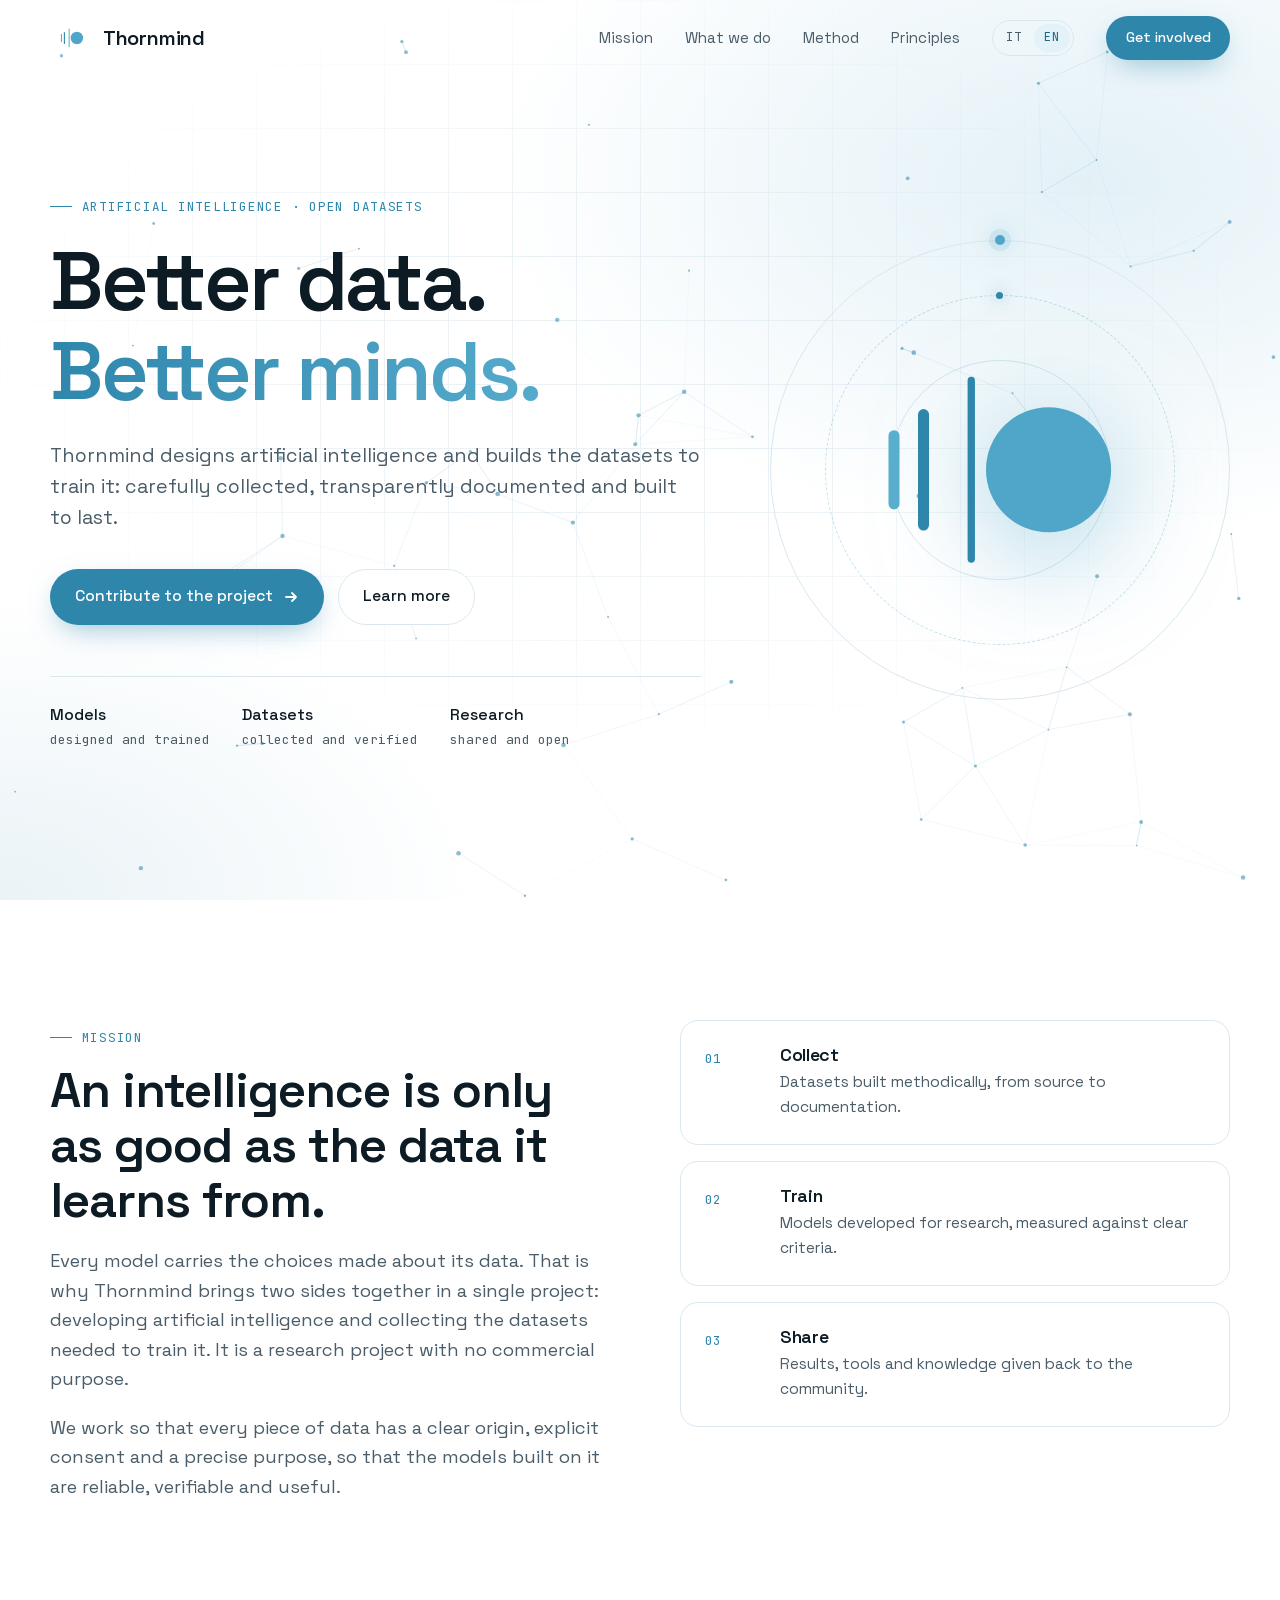
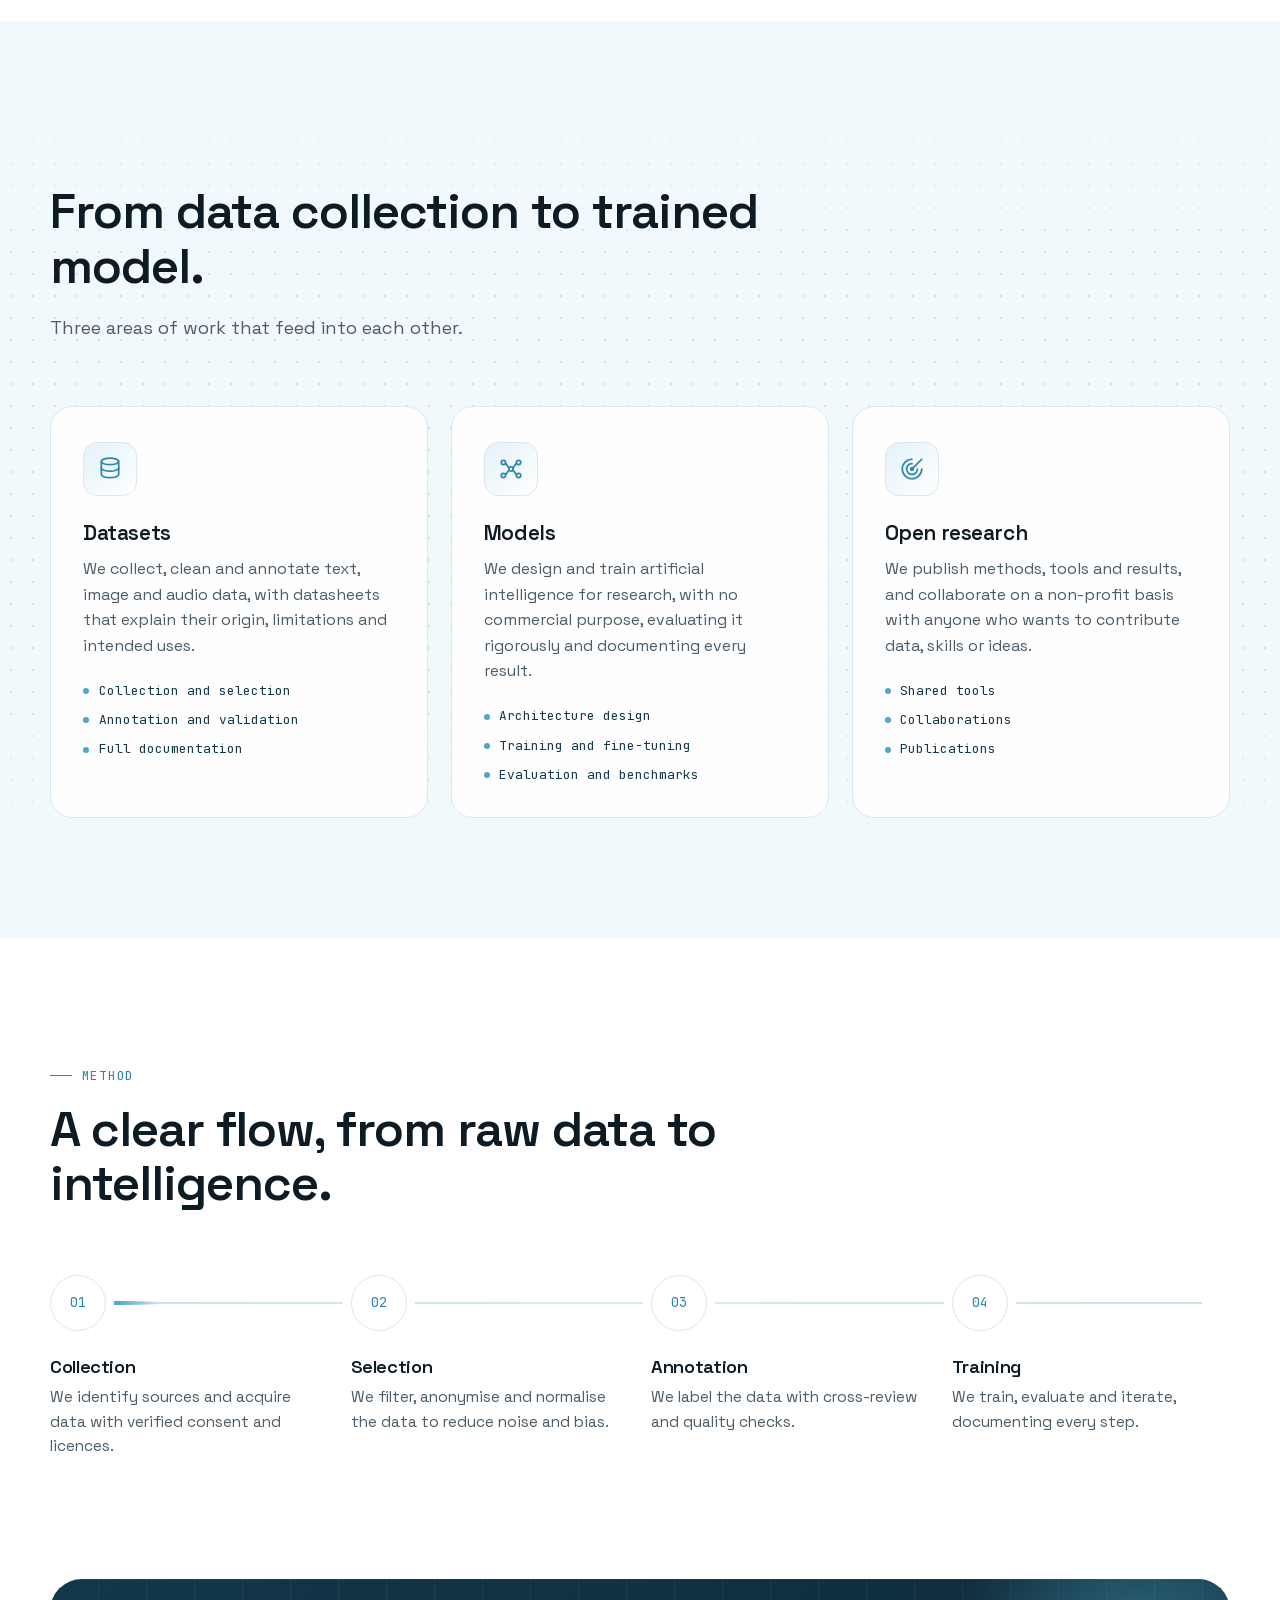
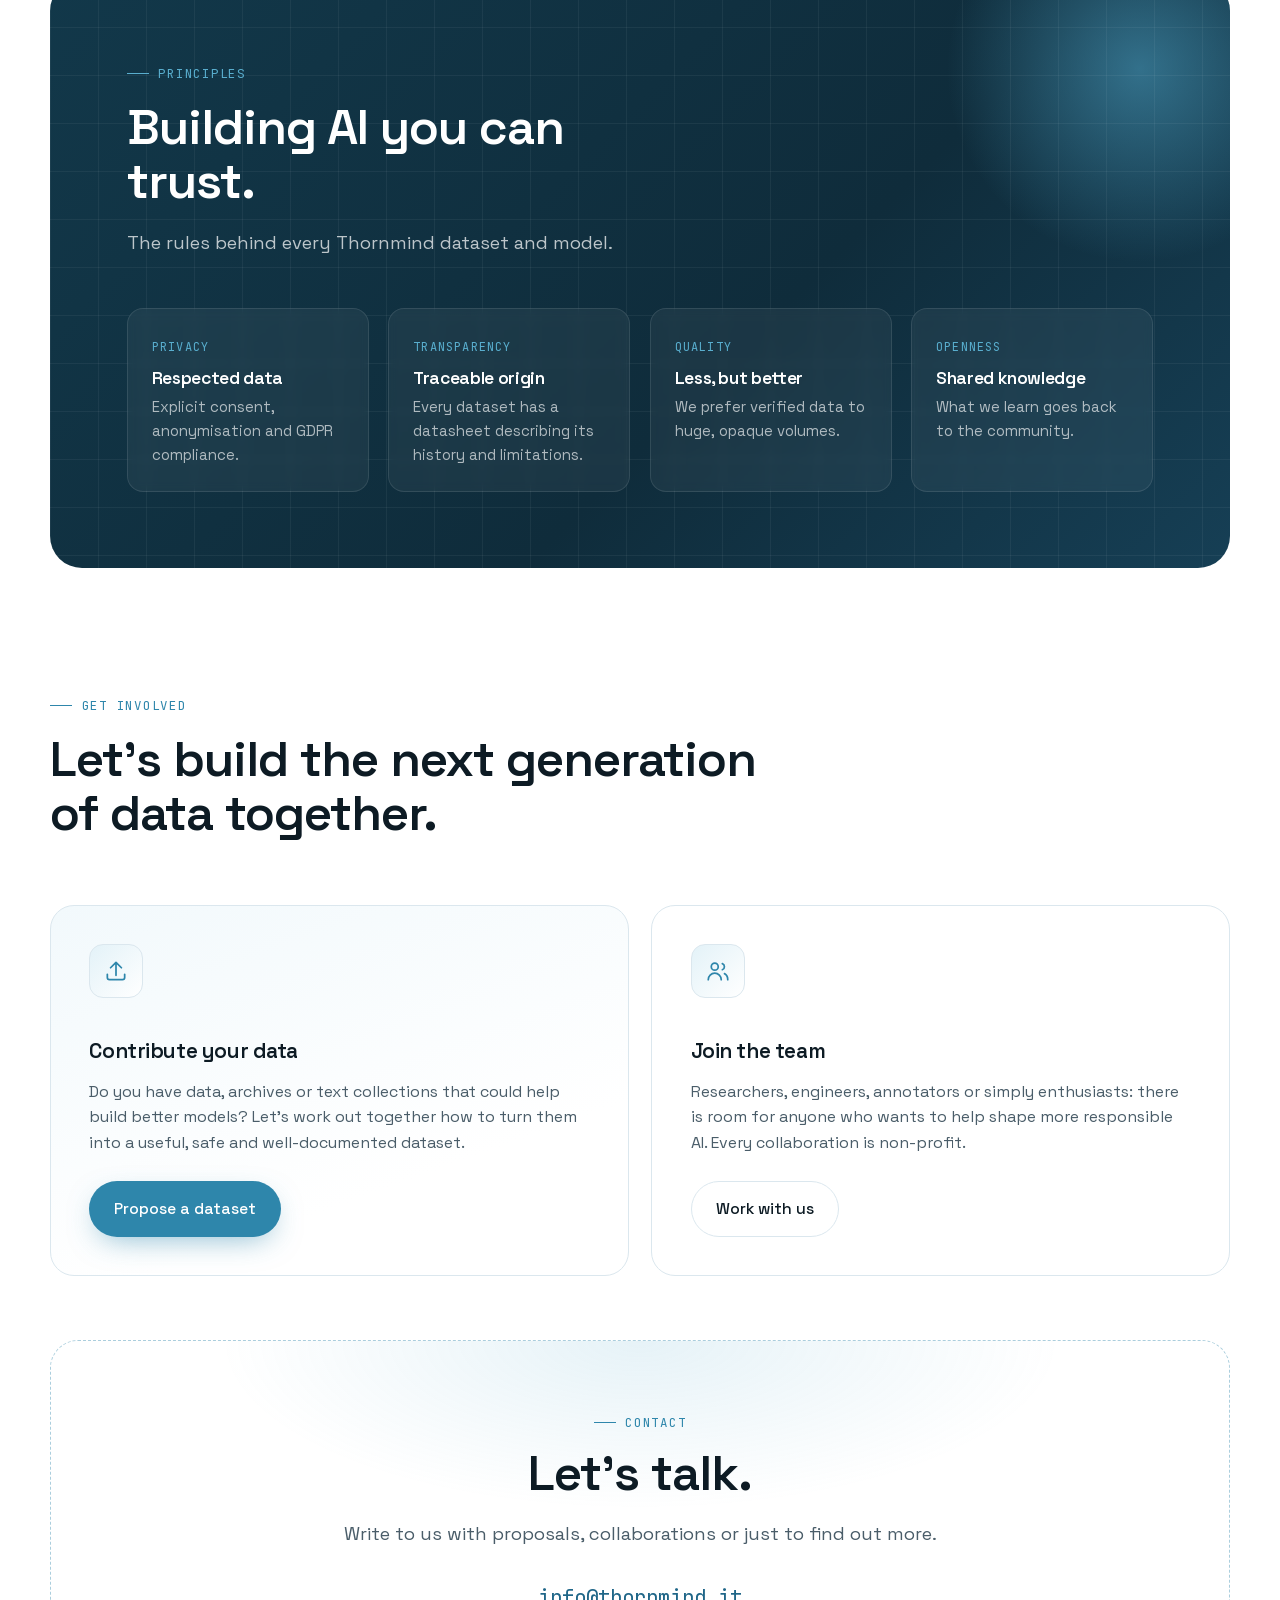
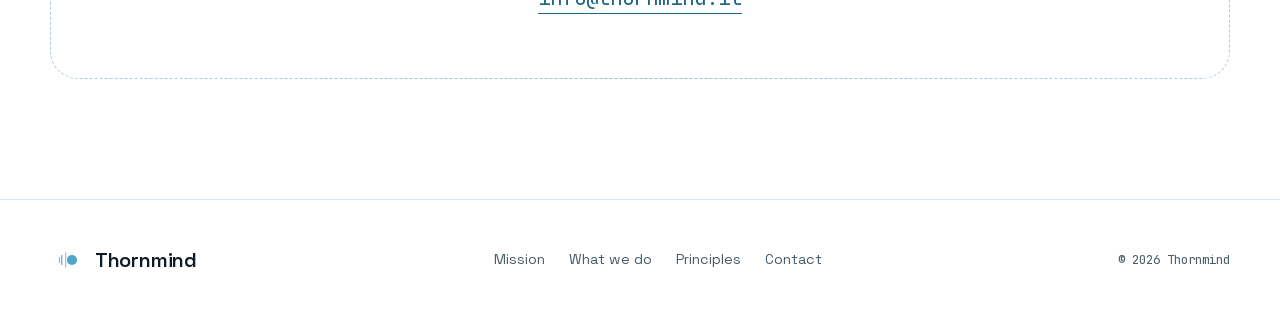
==== en/index.html @ 20ff91aa "Add files via upload" ====
<!doctype html>
<html lang="en">
<head>
  <meta charset="utf-8">
  <meta name="viewport" content="width=device-width, initial-scale=1">
  <title>Thornmind — Artificial intelligence and open datasets</title>
  <meta name="description" content="Thornmind designs artificial intelligence and collects high-quality datasets to train it, transparently and responsibly.">
  <link rel="icon" type="image/svg+xml" href="../logo-thornmind.svg">
  <link rel="preload" href="../fonts/space-grotesk-latin.woff2" as="font" type="font/woff2" crossorigin>
  <link rel="alternate" hreflang="it" href="https://thornmind.it/">
  <link rel="alternate" hreflang="en" href="https://thornmind.it/en/">
  <link rel="alternate" hreflang="x-default" href="https://thornmind.it/en/">
  <script>
    // Language: if the visitor explicitly chose Italian with the IT/EN switch, go back to it.
    (function () {
      var p; try { p = localStorage.getItem('tm-lang'); } catch (e) {}
      if (p === 'it') location.replace('../index.html' + location.hash);
    })();
  </script>
  <link rel="stylesheet" href="../style.css">
</head>
<body>
  <!-- Logo Thornmind (da logo-thornmind.svg, senza sfondo) -->
  <svg width="0" height="0" style="position:absolute" aria-hidden="true">
    <symbol id="tm-logo" viewBox="0 0 240 240">
      <g transform="translate(-43.5,40)">
        <circle cx="190" cy="80" r="34" fill="#4FA6C9"/>
        <g fill="none" stroke-linecap="round" stroke-width="6">
          <line x1="148" y1="31.459" x2="148" y2="128.541" stroke="#2E86AB" stroke-width="4"/>
          <line x1="122.043" y1="50" x2="122.043" y2="110" stroke="#2E86AB"/>
          <line x1="106" y1="61.459" x2="106" y2="98.541" stroke="#59AECE"/>
        </g>
      </g>
    </symbol>
  </svg>

  <!-- ===== Header ===== -->
  <header class="site">
    <div class="wrap nav">
      <a href="#top" class="brand" aria-label="Thornmind, back to top">
        <svg class="logo" viewBox="0 0 240 240" aria-hidden="true"><use href="#tm-logo"/></svg>
        Thornmind
      </a>
      <button class="menu-toggle" aria-label="Open menu" aria-expanded="false" aria-controls="menu">
        <span></span><span></span><span></span>
      </button>
      <nav class="nav-links" id="menu">
        <a href="#missione">Mission</a>
        <a href="#lavoro">What we do</a>
        <a href="#metodo">Method</a>
        <a href="#principi">Principles</a>
        <div class="lang" role="group" aria-label="Language">
          <a href="../index.html" lang="it" hreflang="it" data-lang="it">IT</a>
          <a href="index.html" aria-current="page" lang="en" data-lang="en">EN</a>
        </div>
        <a href="#partecipa" class="btn btn-primary">Get involved</a>
      </nav>
    </div>
  </header>

  <main>
    <!-- ===== Hero ===== -->
    <section class="hero" id="top">
      <canvas id="net" aria-hidden="true"></canvas>
      <div class="wrap hero-grid">
        <div>
          <span class="eyebrow reveal">Artificial intelligence · Open datasets</span>
          <h1 class="reveal d1">Better data.<br><span class="grad">Better minds.</span></h1>
          <p class="lead reveal d2">
            Thornmind designs artificial intelligence and builds the datasets to train it:
            carefully collected, transparently documented and built to last.
          </p>
          <div class="hero-actions reveal d3">
            <a href="#partecipa" class="btn btn-primary">
              Contribute to the project
              <svg viewBox="0 0 16 16" fill="none" stroke="currentColor" stroke-width="1.8" stroke-linecap="round" stroke-linejoin="round"><path d="M3 8h10M9 4l4 4-4 4"/></svg>
            </a>
            <a href="#lavoro" class="btn btn-ghost">Learn more</a>
          </div>
          <div class="hero-meta reveal d3">
            <div><b>Models</b>designed and trained</div>
            <div><b>Datasets</b>collected and verified</div>
            <div><b>Research</b>shared and open</div>
          </div>
        </div>

        <div class="mark-stage reveal d2" aria-hidden="true">
          <div class="ring"></div>
          <div class="ring r2"></div>
          <div class="ring r3"></div>
          <div class="orbit"><i></i></div>
          <div class="orbit o2"><i></i></div>
          <!-- Geometria del logo Thornmind, animata -->
          <svg class="mark" viewBox="93.5 50 140 140">
            <circle class="sun" cx="190" cy="120" r="34" fill="#4FA6C9"/>
            <g fill="none" stroke-linecap="round">
              <line class="bar b1" x1="148" y1="71.459" x2="148" y2="168.541" stroke="#2E86AB" stroke-width="4"/>
              <line class="bar b2" x1="122.043" y1="90" x2="122.043" y2="150" stroke="#2E86AB" stroke-width="6"/>
              <line class="bar b3" x1="106" y1="101.459" x2="106" y2="138.541" stroke="#59AECE" stroke-width="6"/>
            </g>
          </svg>
        </div>
      </div>
    </section>

    <!-- ===== Missione ===== -->
    <section id="missione">
      <div class="wrap about-grid">
        <div>
          <span class="eyebrow reveal">Mission</span>
          <h2 class="reveal d1">An intelligence is only as good as the data it learns from.</h2>
          <p class="lead reveal d2">
            Every model carries the choices made about its data. That is why Thornmind
            brings two sides together in a single project: developing artificial intelligence and
            collecting the datasets needed to train it. It is a research project with
            no commercial purpose.
          </p>
          <p class="lead reveal d3">
            We work so that every piece of data has a clear origin, explicit consent and a precise
            purpose, so that the models built on it are reliable, verifiable and useful.
          </p>
        </div>
        <div class="pillars">
          <div class="pillar reveal d1">
            <span class="num">01</span>
            <div><h3>Collect</h3><p>Datasets built methodically, from source to documentation.</p></div>
          </div>
          <div class="pillar reveal d2">
            <span class="num">02</span>
            <div><h3>Train</h3><p>Models developed for research, measured against clear criteria.</p></div>
          </div>
          <div class="pillar reveal d3">
            <span class="num">03</span>
            <div><h3>Share</h3><p>Results, tools and knowledge given back to the community.</p></div>
          </div>
        </div>
      </div>
    </section>

    <!-- ===== Cosa facciamo ===== -->
    <section id="lavoro">
      <div class="wrap">
        <div class="section-head">
          <span class="eyebrow reveal">What we do</span>
          <h2 class="reveal d1">From data collection to trained model.</h2>
          <p class="lead reveal d2">Three areas of work that feed into each other.</p>
        </div>
        <div class="cards">
          <article class="card reveal d1">
            <div class="icon">
              <svg viewBox="0 0 24 24" fill="none" stroke="currentColor" stroke-width="1.6" stroke-linecap="round" stroke-linejoin="round"><ellipse cx="12" cy="5" rx="8" ry="3"/><path d="M4 5v6c0 1.7 3.6 3 8 3s8-1.3 8-3V5"/><path d="M4 11v6c0 1.7 3.6 3 8 3s8-1.3 8-3v-6"/></svg>
            </div>
            <h3>Datasets</h3>
            <p>We collect, clean and annotate text, image and audio data, with datasheets that explain their origin, limitations and intended uses.</p>
            <ul><li>Collection and selection</li><li>Annotation and validation</li><li>Full documentation</li></ul>
          </article>
          <article class="card reveal d2">
            <div class="icon">
              <svg viewBox="0 0 24 24" fill="none" stroke="currentColor" stroke-width="1.6" stroke-linecap="round" stroke-linejoin="round"><circle cx="5" cy="6" r="2"/><circle cx="5" cy="18" r="2"/><circle cx="12" cy="12" r="2"/><circle cx="19" cy="6" r="2"/><circle cx="19" cy="18" r="2"/><path d="M7 6.8 10.2 11M7 17.2l3.2-4.2M13.8 11 17 6.8M13.8 13l3.2 4.2"/></svg>
            </div>
            <h3>Models</h3>
            <p>We design and train artificial intelligence for research, with no commercial purpose, evaluating it rigorously and documenting every result.</p>
            <ul><li>Architecture design</li><li>Training and fine-tuning</li><li>Evaluation and benchmarks</li></ul>
          </article>
          <article class="card reveal d3">
            <div class="icon">
              <svg viewBox="0 0 24 24" fill="none" stroke="currentColor" stroke-width="1.6" stroke-linecap="round" stroke-linejoin="round"><path d="M12 3a9 9 0 1 0 9 9"/><path d="M12 7a5 5 0 1 0 5 5"/><circle cx="12" cy="12" r="1.2" fill="currentColor"/><path d="M21 3l-7.5 7.5"/></svg>
            </div>
            <h3>Open research</h3>
            <p>We publish methods, tools and results, and collaborate on a non-profit basis with anyone who wants to contribute data, skills or ideas.</p>
            <ul><li>Shared tools</li><li>Collaborations</li><li>Publications</li></ul>
          </article>
        </div>
      </div>
    </section>

    <!-- ===== Metodo ===== -->
    <section id="metodo">
      <div class="wrap">
        <div class="section-head">
          <span class="eyebrow reveal">Method</span>
          <h2 class="reveal d1">A clear flow, from raw data to intelligence.</h2>
        </div>
        <div class="pipeline">
          <span class="flow" aria-hidden="true"></span>
          <div class="step reveal d1">
            <div class="dot">01</div>
            <h3>Collection</h3>
            <p>We identify sources and acquire data with verified consent and licences.</p>
          </div>
          <div class="step reveal d1">
            <div class="dot">02</div>
            <h3>Selection</h3>
            <p>We filter, anonymise and normalise the data to reduce noise and bias.</p>
          </div>
          <div class="step reveal d2">
            <div class="dot">03</div>
            <h3>Annotation</h3>
            <p>We label the data with cross-review and quality checks.</p>
          </div>
          <div class="step reveal d3">
            <div class="dot">04</div>
            <h3>Training</h3>
            <p>We train, evaluate and iterate, documenting every step.</p>
          </div>
        </div>
      </div>
    </section>

    <!-- ===== Principi ===== -->
    <section id="principi" style="padding-top: 0;">
      <div class="wrap">
        <div class="band reveal">
          <span class="eyebrow">Principles</span>
          <h2>Building AI you can trust.</h2>
          <p class="lead">The rules behind every Thornmind dataset and model.</p>
          <div class="principles">
            <div class="principle"><span class="k">Privacy</span><h3>Respected data</h3><p>Explicit consent, anonymisation and GDPR compliance.</p></div>
            <div class="principle"><span class="k">Transparency</span><h3>Traceable origin</h3><p>Every dataset has a datasheet describing its history and limitations.</p></div>
            <div class="principle"><span class="k">Quality</span><h3>Less, but better</h3><p>We prefer verified data to huge, opaque volumes.</p></div>
            <div class="principle"><span class="k">Openness</span><h3>Shared knowledge</h3><p>What we learn goes back to the community.</p></div>
          </div>
        </div>
      </div>
    </section>

    <!-- ===== Partecipa ===== -->
    <section id="partecipa" style="padding-top: 0;">
      <div class="wrap">
        <div class="section-head">
          <span class="eyebrow reveal">Get involved</span>
          <h2 class="reveal d1">Let's build the next generation of data together.</h2>
        </div>
        <div class="join-grid">
          <div class="join accent reveal d1">
            <div class="icon">
              <svg viewBox="0 0 24 24" fill="none" stroke="currentColor" stroke-width="1.6" stroke-linecap="round" stroke-linejoin="round"><path d="M12 16V4M7 9l5-5 5 5"/><path d="M4 15v3a2 2 0 0 0 2 2h12a2 2 0 0 0 2-2v-3"/></svg>
            </div>
            <h3>Contribute your data</h3>
            <p>Do you have data, archives or text collections that could help build better models? Let's work out together how to turn them into a useful, safe and well-documented dataset.</p>
            <a href="#contatti" class="btn btn-primary">Propose a dataset</a>
          </div>
          <div class="join reveal d2">
            <div class="icon">
              <svg viewBox="0 0 24 24" fill="none" stroke="currentColor" stroke-width="1.6" stroke-linecap="round" stroke-linejoin="round"><circle cx="9" cy="8" r="3.2"/><path d="M3 20c0-3.3 2.7-6 6-6s6 2.7 6 6"/><path d="M16 5.2a3 3 0 0 1 0 5.6M18 14.4c1.8.9 3 2.9 3 5.6"/></svg>
            </div>
            <h3>Join the team</h3>
            <p>Researchers, engineers, annotators or simply enthusiasts: there is room for anyone who wants to help shape more responsible AI. Every collaboration is non-profit.</p>
            <a href="#contatti" class="btn btn-ghost">Work with us</a>
          </div>
        </div>

        <div class="contact reveal" id="contatti">
          <span class="eyebrow">Contact</span>
          <h2>Let's talk.</h2>
          <p class="lead">Write to us with proposals, collaborations or just to find out more.</p>
          <a class="mail" href="mailto:info@thornmind.it">info@thornmind.it</a>
        </div>
      </div>
    </section>
  </main>

  <footer>
    <div class="wrap foot">
      <a href="#top" class="brand"><svg class="logo" viewBox="0 0 240 240" aria-hidden="true"><use href="#tm-logo"/></svg> Thornmind</a>
      <nav>
        <a href="#missione">Mission</a>
        <a href="#lavoro">What we do</a>
        <a href="#principi">Principles</a>
        <a href="#contatti">Contact</a>
      </nav>
      <small>© <span id="y"></span> Thornmind</small>
    </div>
  </footer>

  <script src="../script.js"></script>
</body>
</html>
---- style.css ----
/* Font locali (licenza SIL Open Font License) — nessuna richiesta esterna */
@font-face {
  font-family: "Space Grotesk"; font-style: normal; font-weight: 300 700; font-display: swap;
  src: url("fonts/space-grotesk-latin.woff2") format("woff2");
  unicode-range: U+0000-00FF, U+0131, U+0152-0153, U+02BB-02BC, U+02C6, U+02DA, U+02DC, U+0304, U+0308, U+0329, U+2000-206F, U+20AC, U+2122, U+2191, U+2193, U+2212, U+2215, U+FEFF, U+FFFD;
}
@font-face {
  font-family: "Space Grotesk"; font-style: normal; font-weight: 300 700; font-display: swap;
  src: url("fonts/space-grotesk-latin-ext.woff2") format("woff2");
  unicode-range: U+0100-02BA, U+02BD-02C5, U+02C7-02CC, U+02CE-02D7, U+02DD-02FF, U+0304, U+0308, U+0329, U+1D00-1DBF, U+1E00-1E9F, U+1EF2-1EFF, U+2020, U+20A0-20AB, U+20AD-20C4, U+2113, U+2C60-2C7F, U+A720-A7FF;
}
@font-face {
  font-family: "JetBrains Mono"; font-style: normal; font-weight: 400 500; font-display: swap;
  src: url("fonts/jetbrains-mono-latin.woff2") format("woff2");
  unicode-range: U+0000-00FF, U+0131, U+0152-0153, U+02BB-02BC, U+02C6, U+02DA, U+02DC, U+0304, U+0308, U+0329, U+2000-206F, U+20AC, U+2122, U+2191, U+2193, U+2212, U+2215, U+FEFF, U+FFFD;
}
@font-face {
  font-family: "JetBrains Mono"; font-style: normal; font-weight: 400 500; font-display: swap;
  src: url("fonts/jetbrains-mono-latin-ext.woff2") format("woff2");
  unicode-range: U+0100-02BA, U+02BD-02C5, U+02C7-02CC, U+02CE-02D7, U+02DD-02FF, U+0304, U+0308, U+0329, U+1D00-1DBF, U+1E00-1E9F, U+1EF2-1EFF, U+2020, U+20A0-20AB, U+20AD-20C4, U+2113, U+2C60-2C7F, U+A720-A7FF;
}

:root {
  --blue-900: #12384a;
  --blue-700: #1f6688;
  --blue-600: #2E86AB;
  --blue-500: #4FA6C9;
  --blue-400: #59AECE;
  --blue-100: #e3f2f8;
  --blue-50:  #f2f9fc;
  --ink: #0d1b24;
  --ink-soft: #4a5d69;
  --line: #dbe7ee;
  --bg: #ffffff;
  --radius: 18px;
  --max: 1180px;
  --mono: "JetBrains Mono", ui-monospace, SFMono-Regular, Menlo, monospace;
  --sans: "Space Grotesk", system-ui, -apple-system, "Segoe UI", sans-serif;
}

* { box-sizing: border-box; margin: 0; padding: 0; }
html { scroll-behavior: smooth; }
body {
  font-family: var(--sans);
  color: var(--ink);
  background: var(--bg);
  line-height: 1.6;
  -webkit-font-smoothing: antialiased;
  overflow-x: hidden;
}
img { display: block; max-width: 100%; }
a { color: inherit; text-decoration: none; }

.wrap { width: min(var(--max), 100% - 40px); margin-inline: auto; }

.eyebrow {
  font-family: var(--mono);
  font-size: .78rem;
  letter-spacing: .14em;
  text-transform: uppercase;
  color: var(--blue-600);
  display: inline-flex;
  align-items: center;
  gap: .6rem;
}
.eyebrow::before {
  content: "";
  width: 22px; height: 1px;
  background: currentColor;
}

h1, h2, h3 { font-weight: 600; letter-spacing: -.02em; line-height: 1.1; }
h2 { font-size: clamp(2rem, 4.2vw, 3.1rem); margin: 1rem 0 1.2rem; }
h3 { font-size: 1.3rem; }
.lead { font-size: 1.15rem; color: var(--ink-soft); max-width: 60ch; }

.btn {
  display: inline-flex; align-items: center; gap: .6rem;
  padding: .9rem 1.5rem;
  border-radius: 999px;
  font-weight: 500;
  font-size: .98rem;
  transition: transform .25s ease, box-shadow .25s ease, background .25s ease, color .25s ease;
  border: 1px solid transparent;
  white-space: nowrap;
}
.btn-primary {
  background: var(--blue-600);
  color: #fff;
  box-shadow: 0 10px 30px -10px rgba(46,134,171,.6);
}
.btn-primary:hover { transform: translateY(-2px); background: var(--blue-700); box-shadow: 0 16px 36px -12px rgba(46,134,171,.7); }
.btn-ghost { border-color: var(--line); background: rgba(255,255,255,.7); backdrop-filter: blur(6px); }
.btn-ghost:hover { border-color: var(--blue-400); color: var(--blue-700); transform: translateY(-2px); }
.btn svg { width: 16px; height: 16px; }

/* ---------- Header ---------- */
header.site {
  position: fixed; inset: 0 0 auto 0; z-index: 50;
  transition: background .3s ease, box-shadow .3s ease, border-color .3s ease;
  border-bottom: 1px solid transparent;
}
header.site.scrolled {
  background: rgba(255,255,255,.82);
  backdrop-filter: saturate(160%) blur(14px);
  -webkit-backdrop-filter: saturate(160%) blur(14px);
  border-color: var(--line);
}
.nav { display: flex; align-items: center; justify-content: space-between; height: 76px; }
.brand { display: flex; align-items: center; gap: .55rem; font-weight: 600; font-size: 1.25rem; letter-spacing: -.01em; }
.brand .logo { width: 44px; height: 44px; flex: none; }
.nav-links { display: flex; gap: 2rem; align-items: center; font-size: .95rem; color: var(--ink-soft); }
.nav-links a:not(.btn) { position: relative; transition: color .2s; }
.nav-links a:not(.btn)::after {
  content: ""; position: absolute; left: 0; bottom: -6px; height: 1px; width: 100%;
  background: var(--blue-500); transform: scaleX(0); transform-origin: left; transition: transform .3s ease;
}
.nav-links a:not(.btn):hover { color: var(--ink); }
.nav-links a:not(.btn):hover::after { transform: scaleX(1); }
.nav-links .btn { padding: .6rem 1.15rem; font-size: .9rem; }
.menu-toggle { display: none; background: none; border: 0; width: 44px; height: 44px; cursor: pointer; }
.menu-toggle span { display: block; width: 22px; height: 2px; background: var(--ink); margin: 5px auto; border-radius: 2px; transition: transform .3s, opacity .3s; }

/* ---------- Hero ---------- */
.hero {
  position: relative;
  min-height: 100vh;
  display: flex; align-items: center;
  padding: 120px 0 80px;
  overflow: hidden;
  background:
    radial-gradient(1000px 600px at 85% 20%, rgba(79,166,201,.16), transparent 60%),
    radial-gradient(800px 500px at 0% 100%, rgba(46,134,171,.10), transparent 60%),
    var(--bg);
}
.hero::before {
  content: "";
  position: absolute; inset: 0;
  background-image:
    linear-gradient(var(--line) 1px, transparent 1px),
    linear-gradient(90deg, var(--line) 1px, transparent 1px);
  background-size: 64px 64px;
  mask-image: radial-gradient(ellipse 70% 60% at 50% 40%, #000 30%, transparent 75%);
  -webkit-mask-image: radial-gradient(ellipse 70% 60% at 50% 40%, #000 30%, transparent 75%);
  opacity: .55;
  pointer-events: none;
}
#net { position: absolute; inset: 0; width: 100%; height: 100%; pointer-events: none; }
.hero-grid {
  position: relative;
  display: grid;
  grid-template-columns: 1.15fr .85fr;
  gap: 3rem;
  align-items: center;
}
.hero h1 {
  font-size: clamp(2.7rem, 6.4vw, 5.2rem);
  font-weight: 600;
  letter-spacing: -.035em;
  margin: 1.3rem 0 1.4rem;
}
.hero h1 .grad {
  background: linear-gradient(100deg, var(--blue-600) 0%, var(--blue-400) 55%, var(--blue-600) 100%);
  background-size: 200% auto;
  -webkit-background-clip: text; background-clip: text;
  color: transparent;
  animation: shine 8s linear infinite;
}
@keyframes shine { to { background-position: 200% center; } }
.hero .lead { font-size: 1.22rem; }
.hero-actions { display: flex; gap: .9rem; flex-wrap: wrap; margin-top: 2.2rem; }
.hero-meta {
  display: flex; gap: 2rem; flex-wrap: wrap;
  margin-top: 3.2rem; padding-top: 1.6rem;
  border-top: 1px solid var(--line);
  font-family: var(--mono); font-size: .8rem; color: var(--ink-soft);
}
.hero-meta b { display: block; font-family: var(--sans); font-size: 1rem; color: var(--ink); font-weight: 500; margin-bottom: .15rem; }

/* Hero mark (logo geometry, animated) */
.mark-stage { position: relative; aspect-ratio: 1; width: 100%; max-width: 460px; justify-self: end; }
.mark-stage .ring {
  position: absolute; inset: 0; border-radius: 50%;
  border: 1px solid var(--line);
}
.mark-stage .ring.r2 { inset: 12%; border-style: dashed; border-color: rgba(79,166,201,.35); animation: spin 60s linear infinite; }
.mark-stage .ring.r3 { inset: 26%; border-color: rgba(46,134,171,.18); }
.mark-stage .orbit {
  position: absolute; inset: 0; animation: spin 18s linear infinite;
}
.mark-stage .orbit i {
  position: absolute; top: -5px; left: 50%; width: 10px; height: 10px; margin-left: -5px;
  border-radius: 50%; background: var(--blue-500);
  box-shadow: 0 0 0 6px rgba(79,166,201,.15), 0 0 24px rgba(79,166,201,.8);
}
.mark-stage .orbit.o2 { inset: 12%; animation-duration: 26s; animation-direction: reverse; }
.mark-stage .orbit.o2 i { width: 7px; height: 7px; margin-left: -3.5px; top: -3.5px; background: var(--blue-600); box-shadow: 0 0 16px rgba(46,134,171,.7); }
@keyframes spin { to { transform: rotate(360deg); } }
.mark-stage svg.mark { position: absolute; inset: 22%; width: 56%; height: 56%; overflow: visible; }
.mark .sun { filter: drop-shadow(0 12px 30px rgba(79,166,201,.55)); animation: breathe 5s ease-in-out infinite; transform-origin: 190px 80px; }
.mark .bar { animation: pulse 2.6s ease-in-out infinite; transform-box: fill-box; transform-origin: center; }
.mark .bar.b2 { animation-delay: .25s; }
.mark .bar.b3 { animation-delay: .5s; }
@keyframes breathe { 50% { transform: scale(1.05); } }
@keyframes pulse { 0%,100% { transform: scaleY(1); } 50% { transform: scaleY(.72); } }

/* ---------- Sections ---------- */
section { position: relative; padding: 120px 0; }
/* Ancore: il contenuto si ferma sotto la barra fissa, come le altre sezioni */
#principi, #partecipa, #contatti { scroll-margin-top: 116px; }
.section-head { max-width: 760px; margin-bottom: 4rem; }

/* About */
.about-grid { display: grid; grid-template-columns: 1fr 1fr; gap: 5rem; align-items: start; }
.about-grid .lead + .lead { margin-top: 1.2rem; }
.pillars { display: grid; gap: 1rem; }
.pillar {
  display: grid; grid-template-columns: 56px 1fr; gap: 1.2rem; align-items: start;
  padding: 1.5rem; border: 1px solid var(--line); border-radius: var(--radius);
  background: #fff;
  transition: border-color .3s, transform .3s, box-shadow .3s;
}
.pillar:hover { border-color: var(--blue-400); transform: translateX(6px); box-shadow: 0 18px 40px -24px rgba(46,134,171,.45); }
.pillar .num { font-family: var(--mono); font-size: .8rem; color: var(--blue-600); padding-top: .25rem; }
.pillar h3 { font-size: 1.12rem; margin-bottom: .35rem; }
.pillar p { color: var(--ink-soft); font-size: .97rem; }

/* Work cards */
#lavoro { background: var(--blue-50); }
#lavoro::before {
  content: ""; position: absolute; inset: 0;
  background-image: radial-gradient(rgba(46,134,171,.18) 1px, transparent 1px);
  background-size: 22px 22px;
  mask-image: linear-gradient(180deg, transparent, #000 30%, #000 70%, transparent);
  -webkit-mask-image: linear-gradient(180deg, transparent, #000 30%, #000 70%, transparent);
  pointer-events: none;
}
.cards { position: relative; display: grid; grid-template-columns: repeat(3, 1fr); gap: 1.4rem; }
.card {
  position: relative; overflow: hidden;
  background: rgba(255,255,255,.9);
  border: 1px solid var(--line);
  border-radius: 22px;
  padding: 2.2rem 2rem 2rem;
  transition: transform .35s ease, box-shadow .35s ease, border-color .35s;
}
.card::after {
  content: ""; position: absolute; inset: auto -40% -60% auto; width: 260px; height: 260px; border-radius: 50%;
  background: radial-gradient(circle, rgba(79,166,201,.22), transparent 70%);
  opacity: 0; transition: opacity .4s;
}
.card:hover { transform: translateY(-6px); border-color: rgba(79,166,201,.6); box-shadow: 0 30px 60px -30px rgba(18,56,74,.35); }
.card:hover::after { opacity: 1; }
.icon {
  width: 54px; height: 54px; border-radius: 14px;
  display: grid; place-items: center;
  background: linear-gradient(135deg, var(--blue-100), #fff);
  border: 1px solid var(--line);
  margin-bottom: 1.6rem;
  color: var(--blue-600);
}
.icon svg { width: 26px; height: 26px; }
.card h3 { margin-bottom: .7rem; }
.card p { color: var(--ink-soft); }
.card ul { list-style: none; margin-top: 1.4rem; display: grid; gap: .55rem; }
.card li {
  font-family: var(--mono); font-size: .8rem; color: var(--blue-900);
  display: flex; align-items: center; gap: .6rem;
}
.card li::before { content: ""; width: 6px; height: 6px; border-radius: 50%; background: var(--blue-500); flex: none; }

/* Pipeline */
.pipeline { position: relative; display: grid; grid-template-columns: repeat(4, 1fr); gap: 1.4rem; counter-reset: step; }
.pipeline::before {
  content: ""; position: absolute; top: 27px; left: 28px; right: 28px; height: 2px;
  background: linear-gradient(90deg, var(--blue-600), var(--blue-400), var(--blue-600));
  opacity: .25;
}
.pipeline .flow {
  position: absolute; top: 26px; left: 28px; height: 4px; width: 80px; border-radius: 4px;
  background: linear-gradient(90deg, transparent, var(--blue-500), transparent);
  animation: flow 4s ease-in-out infinite;
}
@keyframes flow { 0% { left: 28px; opacity: 0; } 10% { opacity: 1; } 90% { opacity: 1; } 100% { left: calc(100% - 108px); opacity: 0; } }
.step { position: relative; }
.step .dot {
  width: 56px; height: 56px; border-radius: 50%;
  display: grid; place-items: center;
  background: #fff; border: 1px solid var(--line);
  font-family: var(--mono); font-size: .85rem; color: var(--blue-600);
  margin-bottom: 1.6rem; position: relative; z-index: 1;
  box-shadow: 0 0 0 8px #fff;
  transition: background .3s, color .3s, border-color .3s;
}
.step:hover .dot { background: var(--blue-600); color: #fff; border-color: var(--blue-600); }
.step h3 { font-size: 1.15rem; margin-bottom: .5rem; }
.step p { color: var(--ink-soft); font-size: .97rem; }

/* Principles band */
.band {
  background: linear-gradient(135deg, var(--blue-900), #0f2c3b 60%, #163f55);
  color: #fff; border-radius: 32px;
  padding: clamp(2.5rem, 6vw, 5rem);
  position: relative; overflow: hidden;
}
.band::before {
  content: ""; position: absolute; right: -120px; top: -120px; width: 420px; height: 420px; border-radius: 50%;
  background: radial-gradient(circle, rgba(79,166,201,.55), transparent 65%);
}
.band::after {
  content: ""; position: absolute; inset: 0;
  background-image:
    linear-gradient(rgba(255,255,255,.05) 1px, transparent 1px),
    linear-gradient(90deg, rgba(255,255,255,.05) 1px, transparent 1px);
  background-size: 48px 48px;
  pointer-events: none;
}
.band > * { position: relative; z-index: 1; }
.band .eyebrow { color: var(--blue-400); }
.band h2 { max-width: 18ch; }
.band .lead { color: rgba(255,255,255,.72); }
.principles { display: grid; grid-template-columns: repeat(4, 1fr); gap: 1.2rem; margin-top: 3.2rem; }
.principle {
  padding: 1.5rem; border-radius: 16px;
  background: rgba(255,255,255,.05);
  border: 1px solid rgba(255,255,255,.1);
  backdrop-filter: blur(4px);
  transition: background .3s, border-color .3s;
}
.principle:hover { background: rgba(255,255,255,.09); border-color: rgba(89,174,206,.6); }
.principle .k { font-family: var(--mono); font-size: .75rem; letter-spacing: .1em; color: var(--blue-400); text-transform: uppercase; }
.principle h3 { font-size: 1.1rem; margin: .6rem 0 .45rem; color: #fff; }
.principle p { font-size: .93rem; color: rgba(255,255,255,.65); }

/* Join / CTA */
.join-grid { display: grid; grid-template-columns: 1fr 1fr; gap: 1.4rem; }
.join {
  border: 1px solid var(--line); border-radius: 24px; padding: 2.4rem;
  display: flex; flex-direction: column; gap: 1rem;
  background: #fff;
  transition: border-color .3s, box-shadow .3s;
}
.join:hover { border-color: var(--blue-400); box-shadow: 0 30px 60px -36px rgba(46,134,171,.5); }
.join p { color: var(--ink-soft); flex: 1; }
.join .btn { align-self: flex-start; margin-top: .6rem; }
.join.accent { background: linear-gradient(160deg, var(--blue-50), #fff 70%); }

.contact {
  margin-top: 4rem; text-align: center;
  padding: 4rem 1.5rem; border-radius: 28px;
  border: 1px dashed rgba(46,134,171,.4);
  background: radial-gradient(600px 240px at 50% 0%, rgba(79,166,201,.14), transparent 70%);
}
.contact h2 { margin-top: .8rem; }
.contact .lead { margin: 0 auto 2rem; }
.contact .mail {
  font-family: var(--mono); font-size: clamp(1rem, 2.4vw, 1.3rem); color: var(--blue-700);
  border-bottom: 1px solid currentColor; padding-bottom: 2px;
}
.contact .mail:hover { color: var(--blue-500); }

/* Footer */
footer { border-top: 1px solid var(--line); padding: 2.6rem 0; }
.foot { display: flex; align-items: center; justify-content: space-between; gap: 1.5rem; flex-wrap: wrap; }
.foot .brand .logo { width: 36px; height: 36px; }
.foot small { font-family: var(--mono); font-size: .78rem; color: var(--ink-soft); }
.foot nav { display: flex; gap: 1.5rem; font-size: .9rem; color: var(--ink-soft); }
.foot nav a:hover { color: var(--blue-600); }

/* Reveal */
.reveal { opacity: 0; transform: translateY(28px); transition: opacity .9s cubic-bezier(.2,.7,.2,1), transform .9s cubic-bezier(.2,.7,.2,1); }
.reveal.in { opacity: 1; transform: none; }
.reveal.d1 { transition-delay: .1s; } .reveal.d2 { transition-delay: .2s; } .reveal.d3 { transition-delay: .3s; }

/* ---------- Responsive ---------- */
@media (max-width: 980px) {
  .hero-grid, .about-grid { grid-template-columns: 1fr; gap: 3rem; }
  .mark-stage { justify-self: center; max-width: 340px; order: -1; }
  .cards { grid-template-columns: 1fr; }
  .pipeline { grid-template-columns: 1fr 1fr; row-gap: 2.6rem; }
  .pipeline::before, .pipeline .flow { display: none; }
  .principles { grid-template-columns: 1fr 1fr; }
  .join-grid { grid-template-columns: 1fr; }
}
@media (max-width: 760px) {
  .menu-toggle { display: block; }
  .nav-links {
    position: fixed; inset: 76px 0 auto 0;
    flex-direction: column; align-items: stretch; gap: 0;
    background: rgba(255,255,255,.97); backdrop-filter: blur(14px);
    border-bottom: 1px solid var(--line);
    padding: .5rem 20px 1.4rem;
    transform: translateY(-12px); opacity: 0; pointer-events: none;
    transition: opacity .25s, transform .25s;
  }
  .nav-links a:not(.btn) { padding: .95rem 0; border-bottom: 1px solid var(--line); }
  .nav-links a:not(.btn)::after { display: none; }
  .nav-links .btn { margin-top: 1rem; justify-content: center; }
  header.site.open .nav-links { opacity: 1; transform: none; pointer-events: auto; }
  header.site.open { background: #fff; border-color: var(--line); }
  header.site.open .menu-toggle span:nth-child(1) { transform: translateY(7px) rotate(45deg); }
  header.site.open .menu-toggle span:nth-child(2) { opacity: 0; }
  header.site.open .menu-toggle span:nth-child(3) { transform: translateY(-7px) rotate(-45deg); }
  section { padding: 84px 0; scroll-margin-top: 32px; }
  #principi, #partecipa, #contatti { scroll-margin-top: 100px; }
  .section-head { margin-bottom: 2.6rem; }
  .pipeline, .principles { grid-template-columns: 1fr; }
  .hero { padding-top: 104px; }
  .hero-meta { gap: 1.2rem 2rem; }
  .mark-stage { max-width: 260px; }
  .join { padding: 1.8rem; }
}

@media (prefers-reduced-motion: reduce) {
  *, *::before, *::after { animation: none !important; transition: none !important; }
  .reveal { opacity: 1; transform: none; }
  html { scroll-behavior: auto; }
}

/* ---------- Selettore lingua ---------- */
.lang {
  display: inline-flex; padding: 3px; gap: 2px;
  border: 1px solid var(--line); border-radius: 999px;
  font-family: var(--mono); font-size: .75rem; letter-spacing: .06em;
}
.nav-links .lang a { padding: .3rem .65rem; border-radius: 999px; color: var(--ink-soft); transition: background .2s, color .2s; }
.nav-links .lang a::after { display: none; }
.nav-links .lang a:hover { color: var(--blue-700); }
.nav-links .lang a[aria-current="page"] { background: var(--blue-100); color: var(--blue-700); }
@media (max-width: 760px) {
  .lang { align-self: flex-start; margin-top: 1rem; }
  .nav-links .lang a { padding: .45rem .9rem; border-bottom: 0; }
}
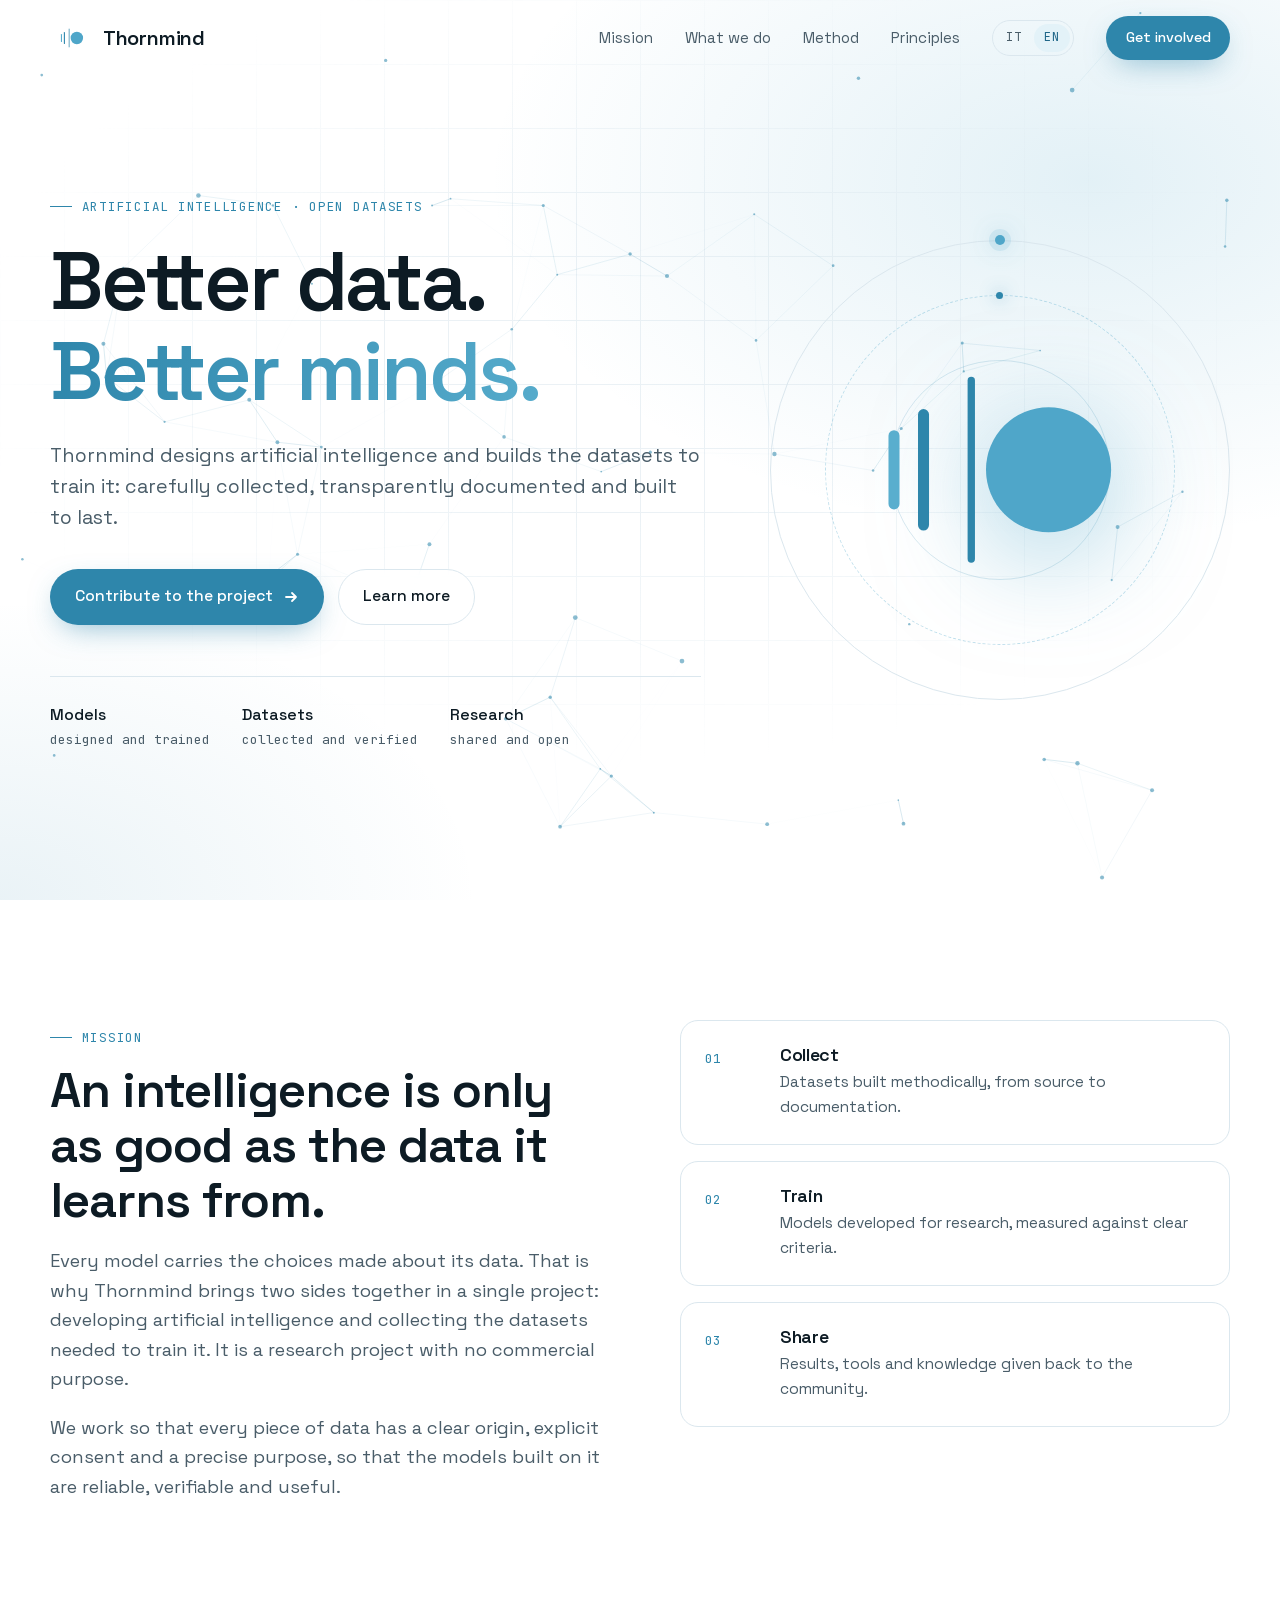
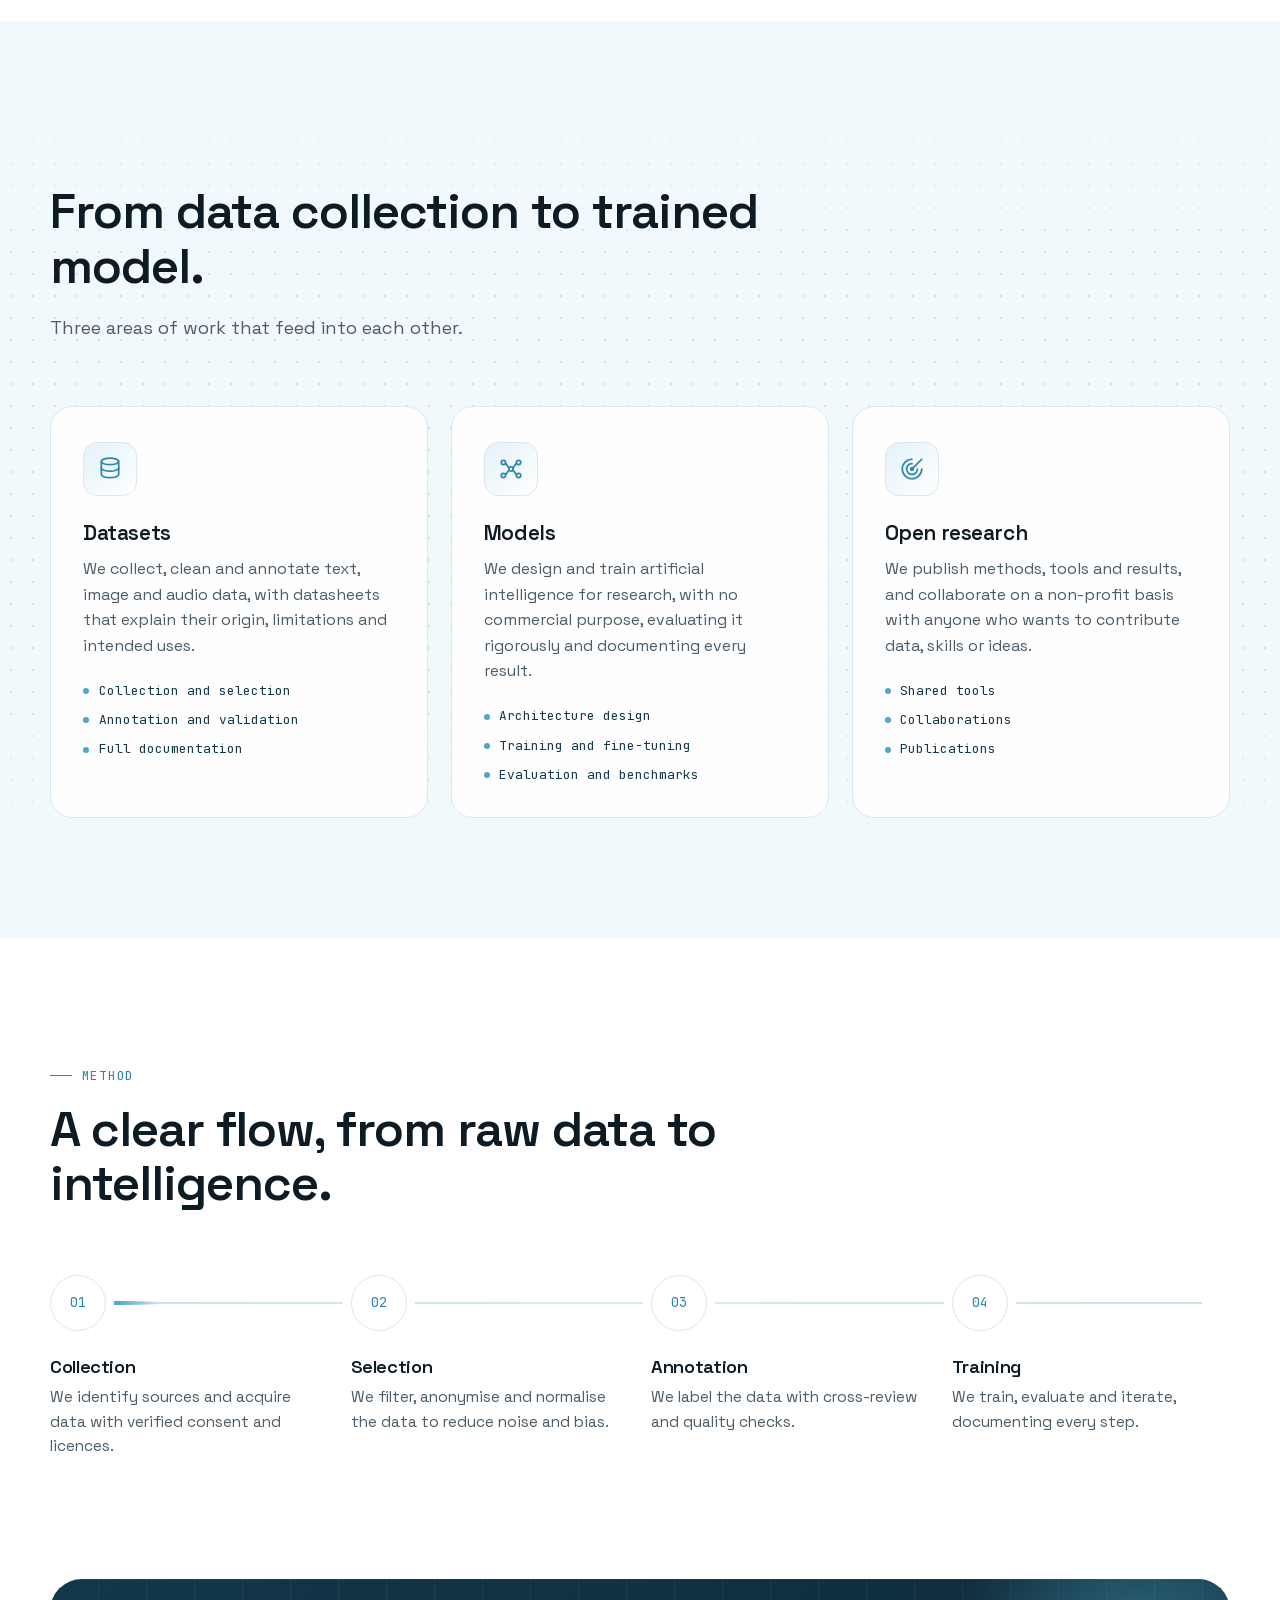
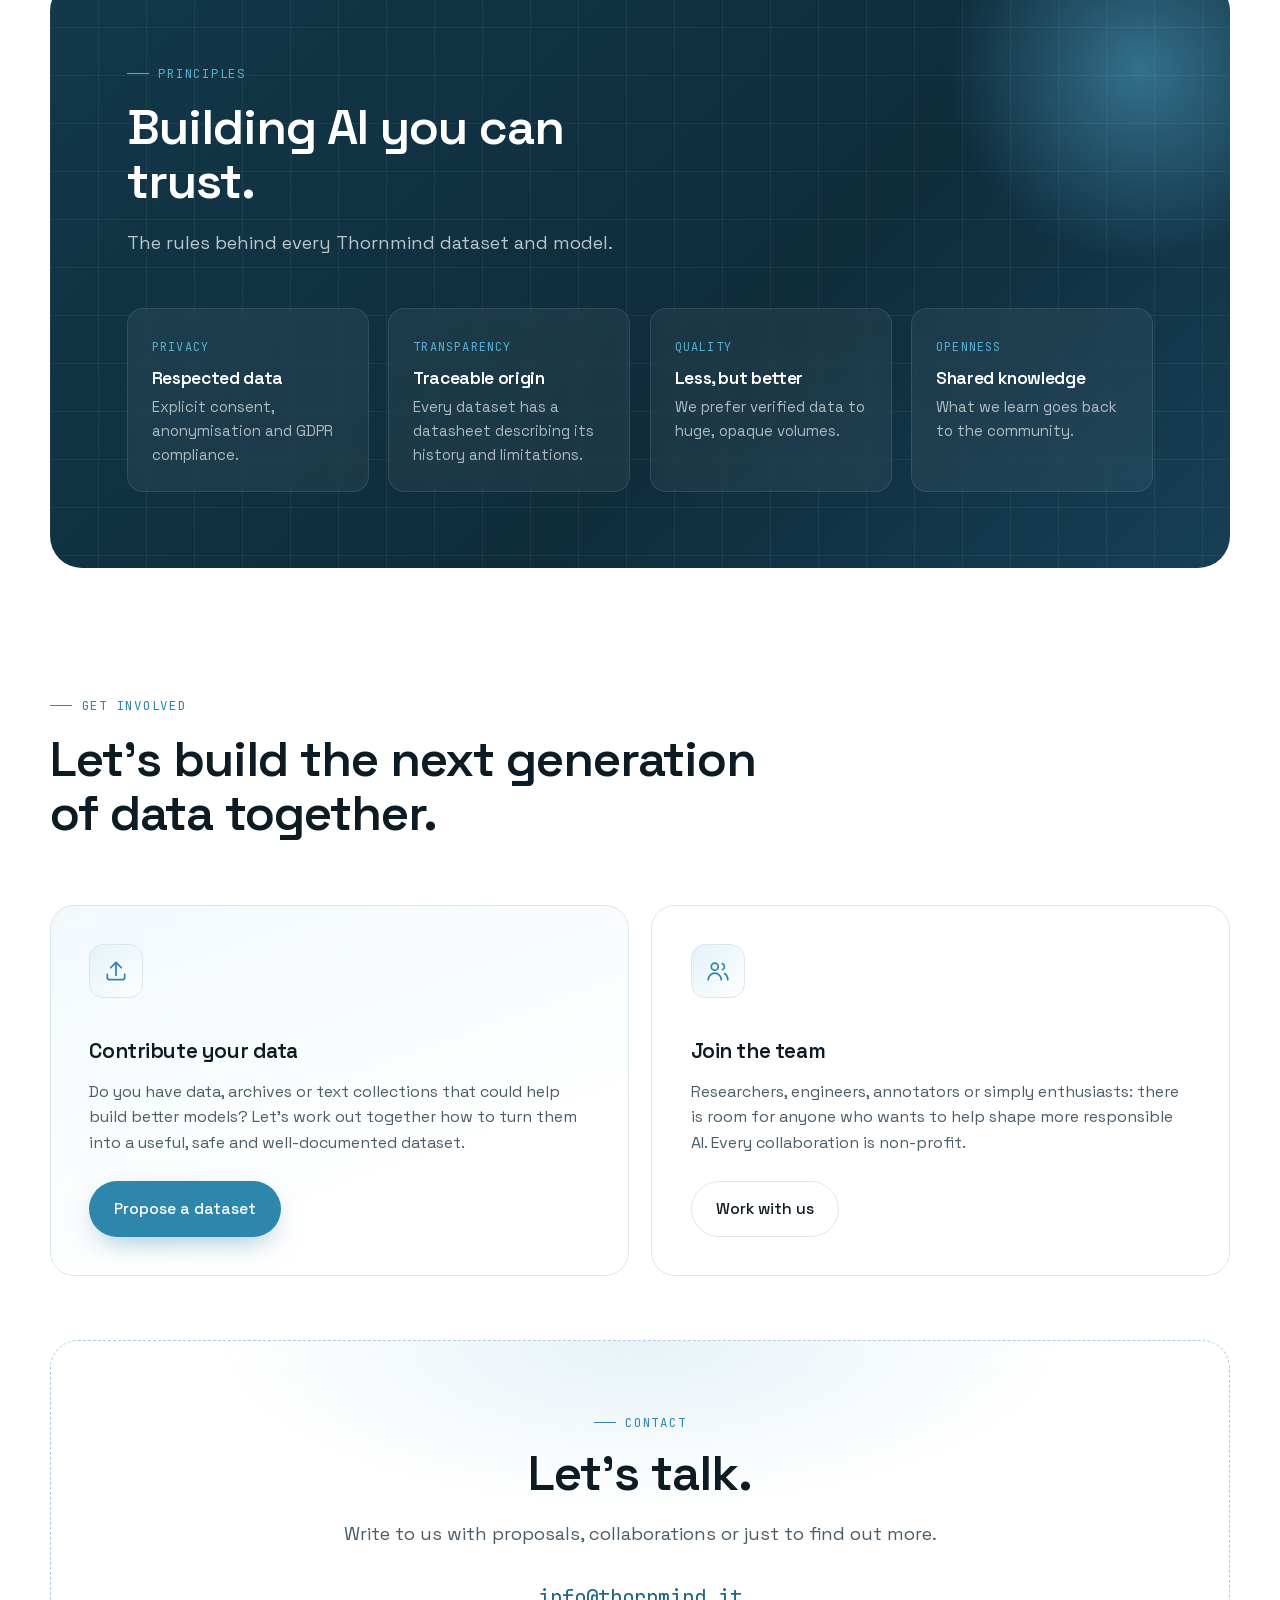
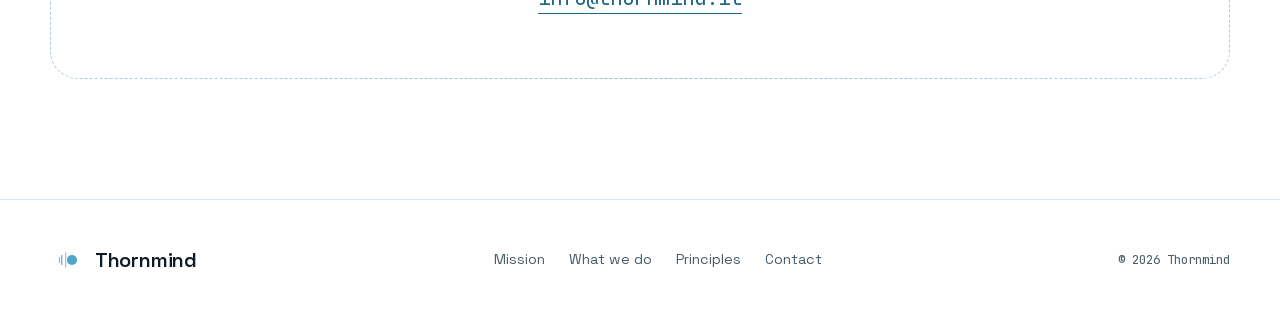
==== commit b254550c: "Add files via upload" ====
--- a/en/index.html
+++ b/en/index.html
@@ -7,6 +7,56 @@
   <meta name="description" content="Thornmind designs artificial intelligence and collects high-quality datasets to train it, transparently and responsibly.">
   <link rel="icon" type="image/svg+xml" href="../logo-thornmind.svg">
   <link rel="preload" href="../fonts/space-grotesk-latin.woff2" as="font" type="font/woff2" crossorigin>
+  <link rel="canonical" href="https://thornmind.it/en/">
+  <meta name="theme-color" content="#2E86AB">
+  <link rel="apple-touch-icon" href="../logo-thornmind.png">
+
+  <!-- Anteprima quando il link viene condiviso (WhatsApp, LinkedIn, Facebook, X…) -->
+  <meta property="og:type" content="website">
+  <meta property="og:site_name" content="Thornmind">
+  <meta property="og:title" content="Thornmind — Artificial intelligence and open datasets">
+  <meta property="og:description" content="Thornmind designs artificial intelligence and collects high-quality datasets to train it, transparently and responsibly.">
+  <meta property="og:url" content="https://thornmind.it/en/">
+  <meta property="og:image" content="https://thornmind.it/og-image-en.png">
+  <meta property="og:image:width" content="1200">
+  <meta property="og:image:height" content="630">
+  <meta property="og:image:alt" content="Thornmind">
+  <meta property="og:locale" content="en_US">
+  <meta property="og:locale:alternate" content="it_IT">
+  <meta name="twitter:card" content="summary_large_image">
+
+  <!-- Dati strutturati: spiegano a Google chi è Thornmind -->
+  <script type="application/ld+json">
+{
+  "@context": "https://schema.org",
+  "@graph": [
+    {
+      "@type": "Organization",
+      "@id": "https://thornmind.it/#organization",
+      "name": "Thornmind",
+      "url": "https://thornmind.it/",
+      "logo": {
+        "@type": "ImageObject",
+        "url": "https://thornmind.it/logo-thornmind.png",
+        "width": 512,
+        "height": 512
+      },
+      "email": "info@thornmind.it",
+      "description": "A non-commercial research project that develops artificial intelligence and collects datasets to train it."
+    },
+    {
+      "@type": "WebSite",
+      "@id": "https://thornmind.it/en/#website",
+      "name": "Thornmind",
+      "url": "https://thornmind.it/en/",
+      "inLanguage": "en",
+      "publisher": {
+        "@id": "https://thornmind.it/#organization"
+      }
+    }
+  ]
+}
+  </script>
   <link rel="alternate" hreflang="it" href="https://thornmind.it/">
   <link rel="alternate" hreflang="en" href="https://thornmind.it/en/">
   <link rel="alternate" hreflang="x-default" href="https://thornmind.it/en/">
@@ -14,6 +64,7 @@
     // Language: if the visitor explicitly chose Italian with the IT/EN switch, go back to it.
     (function () {
       var p; try { p = localStorage.getItem('tm-lang'); } catch (e) {}
+      if (/bot|crawl|spider|slurp|google-|mediapartners|lighthouse|facebookexternalhit|preview/i.test(navigator.userAgent)) return;
       if (p === 'it') location.replace('../index.html' + location.hash);
     })();
   </script>
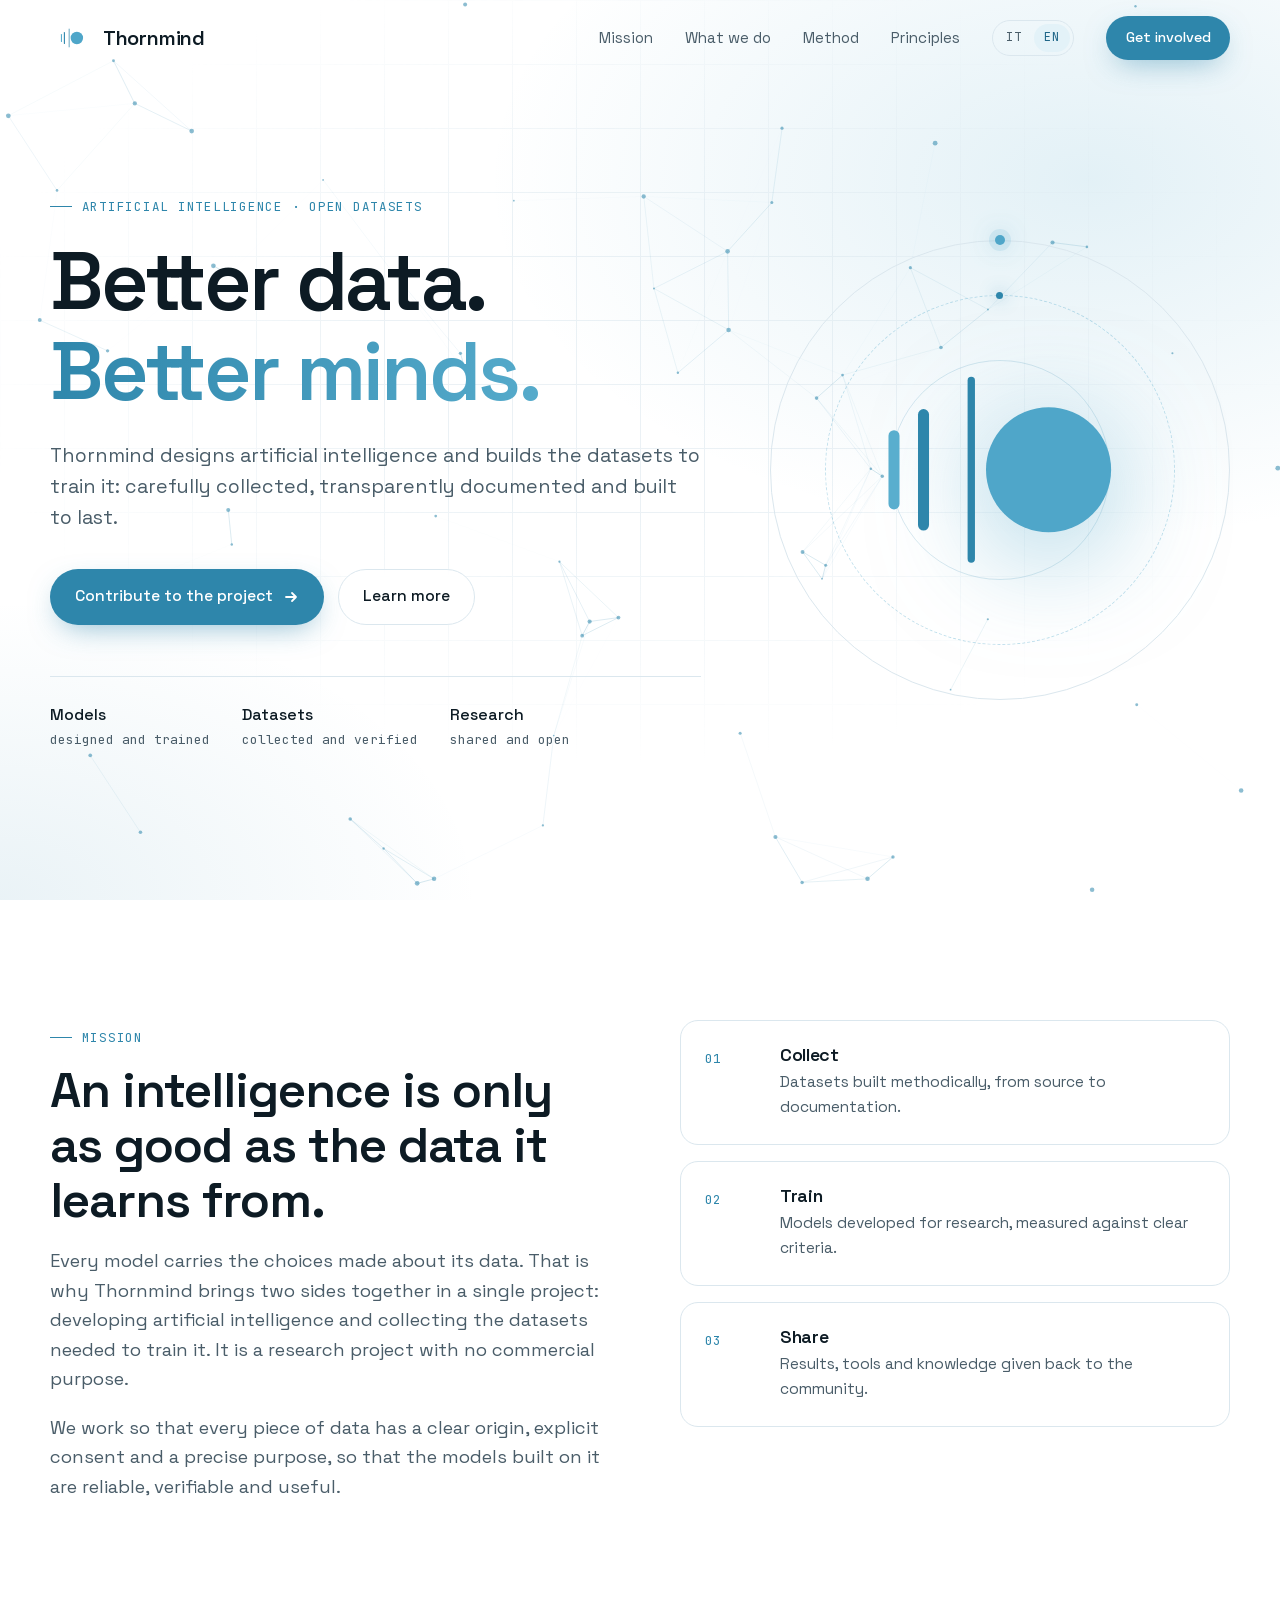
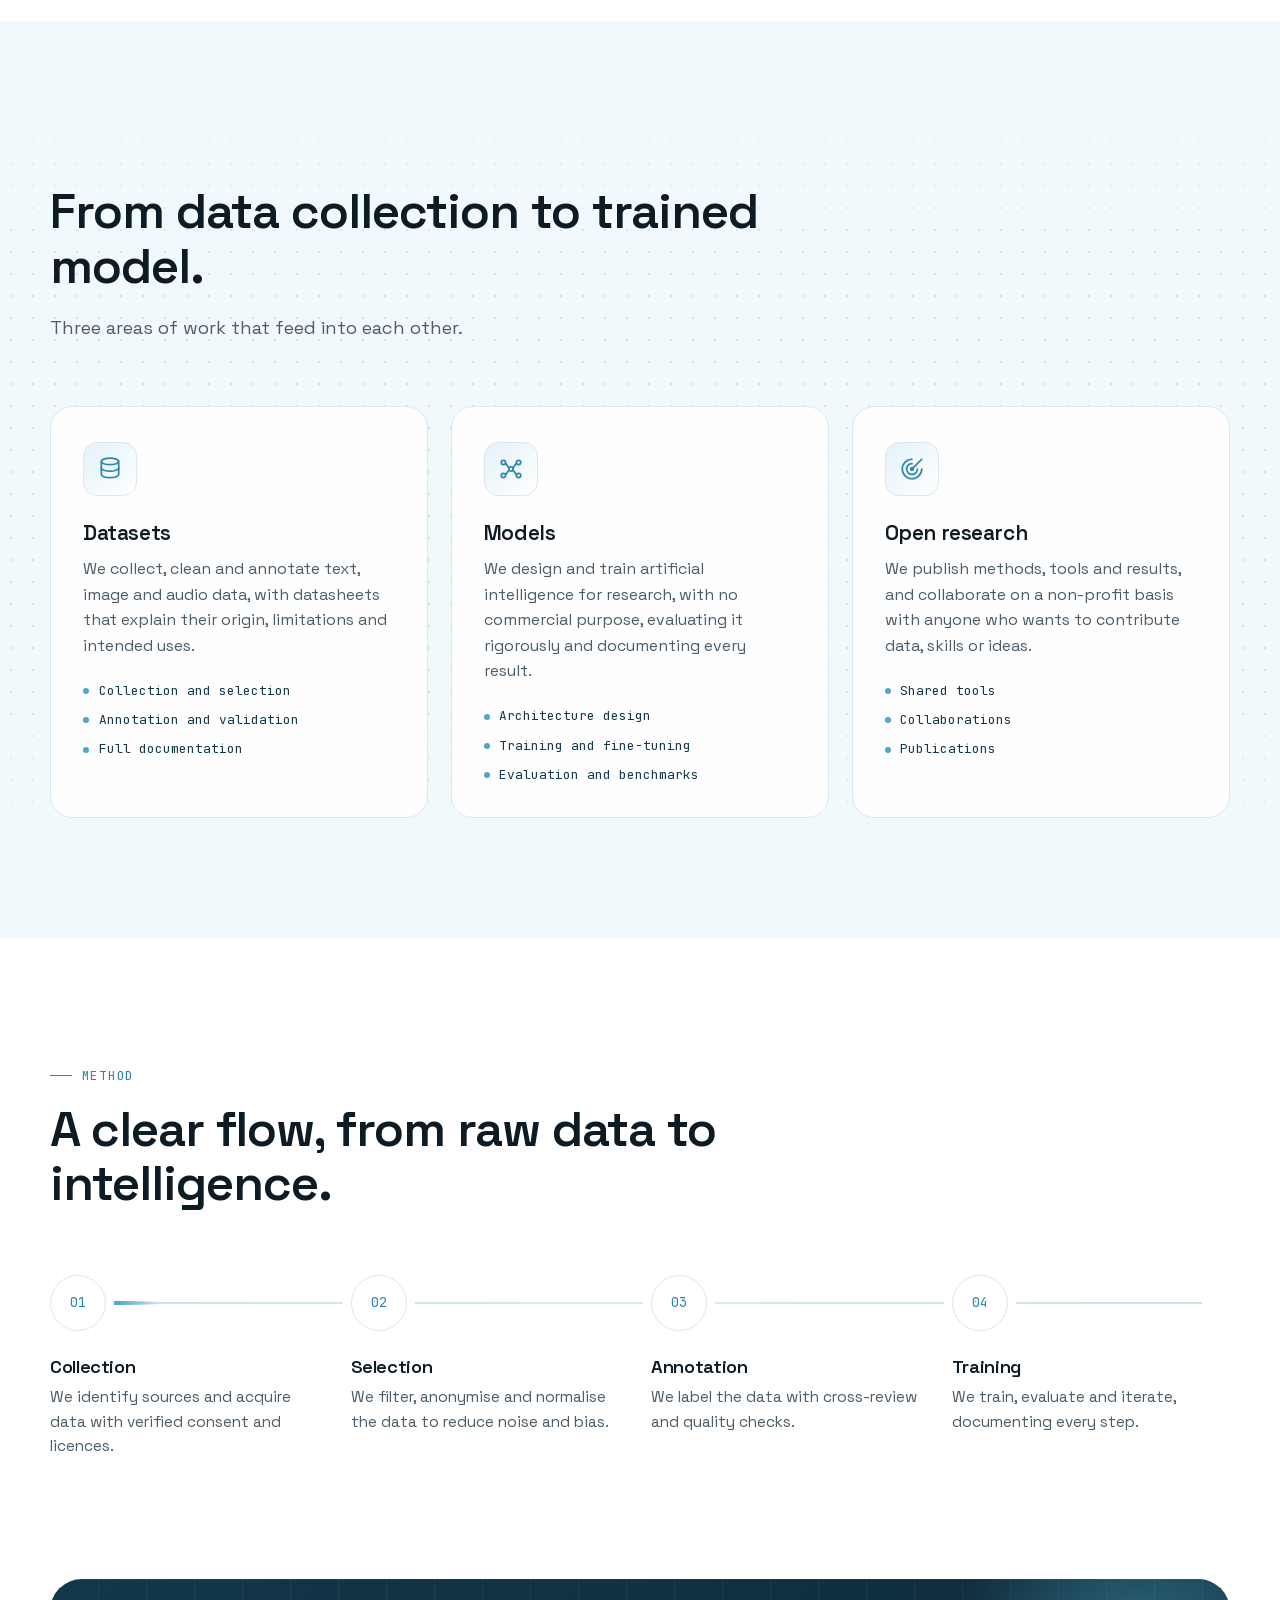
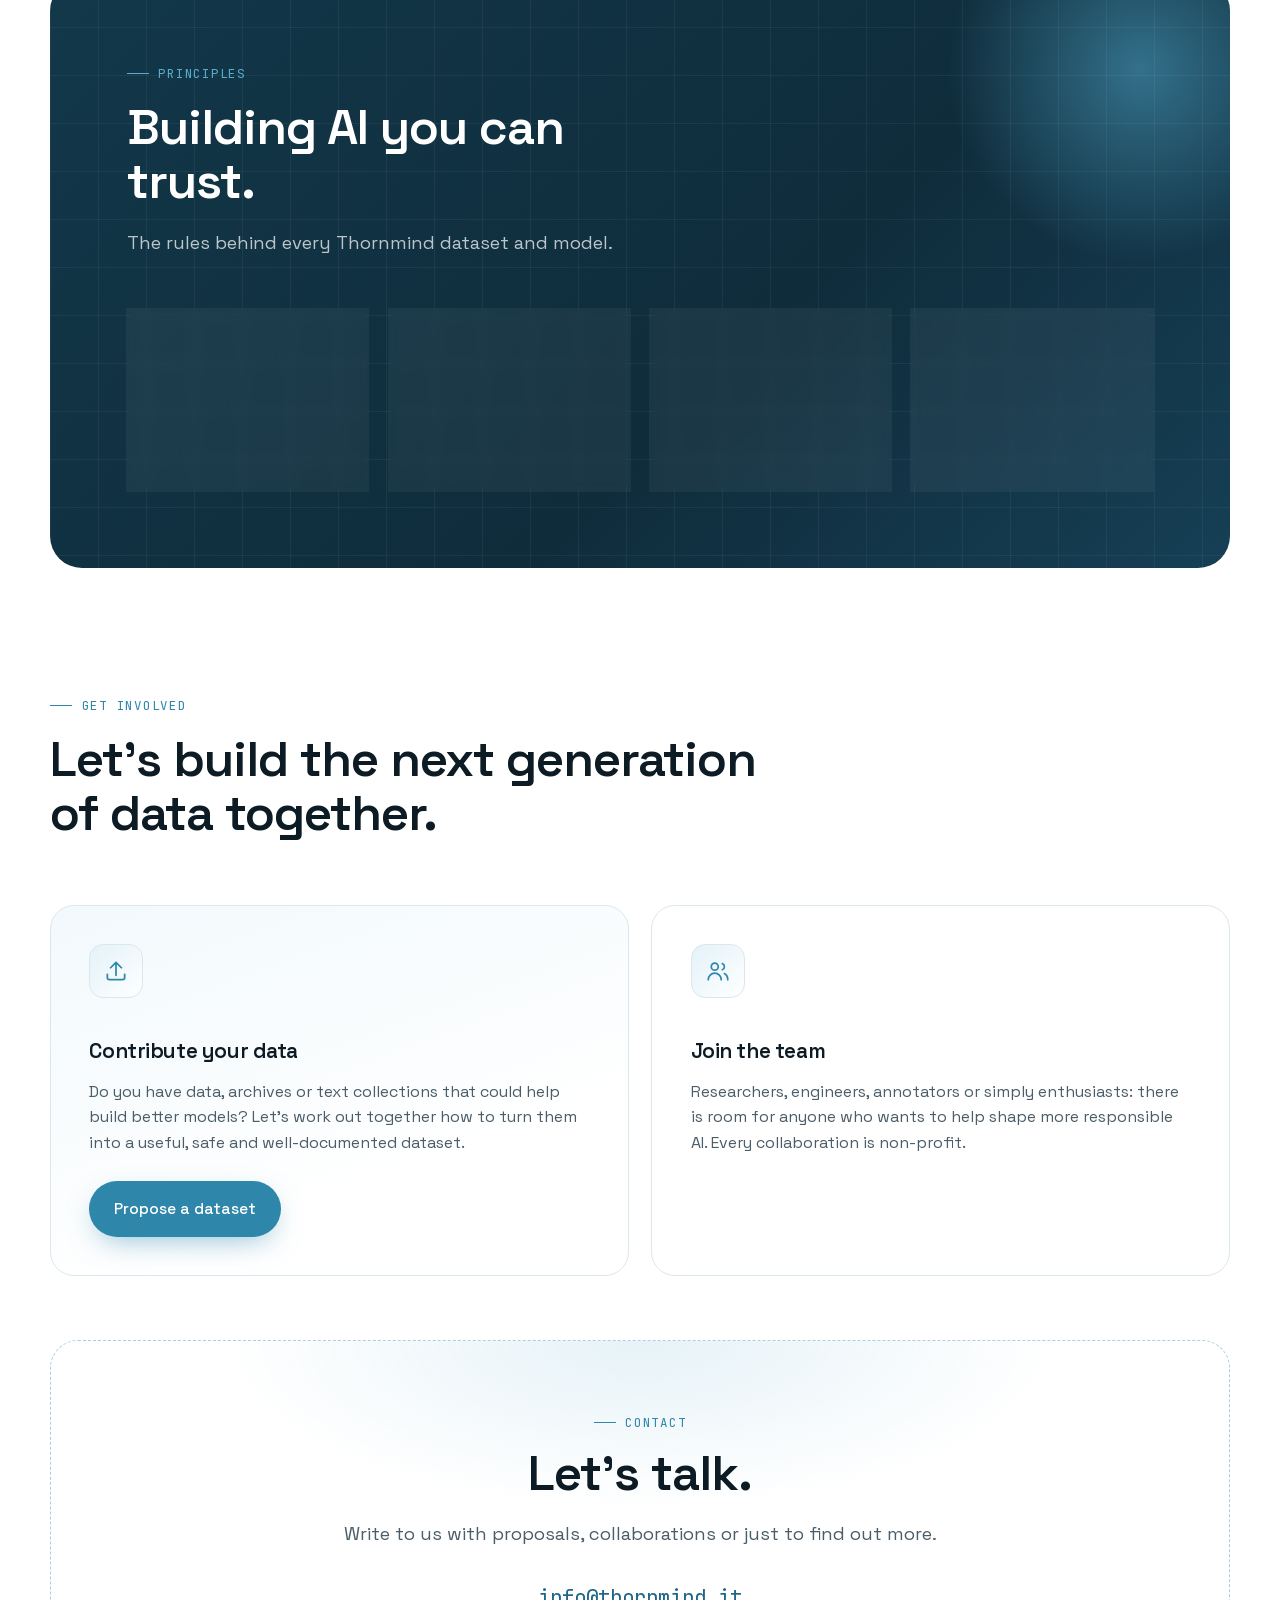
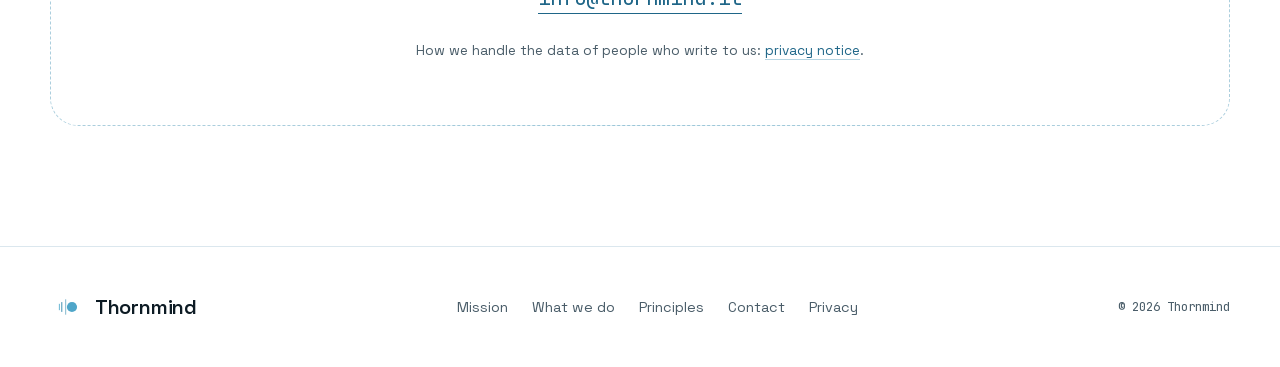
==== commit 06520bea: "Add files via upload" ====
--- a/en/index.html
+++ b/en/index.html
@@ -68,7 +68,7 @@
       if (p === 'it') location.replace('../index.html' + location.hash);
     })();
   </script>
-  <link rel="stylesheet" href="../style.css">
+  <link rel="stylesheet" href="../style.css?v=20261110">
 </head>
 <body>
   <!-- Logo Thornmind (da logo-thornmind.svg, senza sfondo) -->
@@ -306,6 +306,7 @@
           <h2>Let's talk.</h2>
           <p class="lead">Write to us with proposals, collaborations or just to find out more.</p>
           <a class="mail" href="mailto:info@thornmind.it">info@thornmind.it</a>
+          <p class="privacy-note">How we handle the data of people who write to us: <a href="privacy.html">privacy notice</a>.</p>
         </div>
       </div>
     </section>
@@ -319,11 +320,12 @@
         <a href="#lavoro">What we do</a>
         <a href="#principi">Principles</a>
         <a href="#contatti">Contact</a>
+        <a href="privacy.html">Privacy</a>
       </nav>
       <small>© <span id="y"></span> Thornmind</small>
     </div>
   </footer>
 
-  <script src="../script.js"></script>
+  <script src="../script.js?v=20261110"></script>
 </body>
 </html>
--- a/style.css
+++ b/style.css
@@ -431,3 +431,92 @@
   .lang { align-self: flex-start; margin-top: 1rem; }
   .nav-links .lang a { padding: .45rem .9rem; border-bottom: 0; }
 }
+
+/* ---------- Pagine legali (privacy) ---------- */
+.legal-hero {
+  position: relative; overflow: hidden;
+  padding: 150px 0 56px;
+  border-bottom: 1px solid var(--line);
+  background:
+    radial-gradient(800px 400px at 90% 0%, rgba(79,166,201,.14), transparent 60%),
+    var(--bg);
+}
+.legal-hero::before {
+  content: ""; position: absolute; inset: 0;
+  background-image:
+    linear-gradient(var(--line) 1px, transparent 1px),
+    linear-gradient(90deg, var(--line) 1px, transparent 1px);
+  background-size: 64px 64px;
+  mask-image: linear-gradient(180deg, #000, transparent 90%);
+  -webkit-mask-image: linear-gradient(180deg, #000, transparent 90%);
+  opacity: .45; pointer-events: none;
+}
+.legal-hero .wrap { position: relative; }
+.legal-hero h1 { font-size: clamp(2.4rem, 5vw, 3.8rem); letter-spacing: -.03em; margin: 1rem 0 .8rem; }
+.legal-hero .updated { font-family: var(--mono); font-size: .8rem; color: var(--ink-soft); }
+
+.summary {
+  display: grid; grid-template-columns: repeat(3, 1fr); gap: 1rem;
+  margin-top: 2.4rem;
+}
+.summary div {
+  padding: 1.2rem 1.3rem; border-radius: 16px;
+  background: rgba(255,255,255,.85); border: 1px solid var(--line);
+  font-size: .97rem; color: var(--ink-soft);
+}
+.summary b { display: block; color: var(--ink); font-weight: 600; margin-bottom: .2rem; }
+
+.legal-grid { display: grid; grid-template-columns: 230px 1fr; gap: 4rem; padding: 64px 0 110px; }
+.toc { position: sticky; top: 110px; align-self: start; font-size: .9rem; }
+.toc .eyebrow { margin-bottom: 1rem; }
+.toc a {
+  display: block; padding: .38rem 0 .38rem .9rem;
+  border-left: 1px solid var(--line); color: var(--ink-soft);
+  transition: color .2s, border-color .2s;
+}
+.toc a:hover { color: var(--blue-700); border-color: var(--blue-500); }
+
+.legal-body { max-width: 74ch; }
+.legal-body h2 {
+  font-size: 1.45rem; margin: 3.2rem 0 1rem; scroll-margin-top: 110px;
+  display: flex; gap: .8rem; align-items: baseline;
+}
+.legal-body h2:first-child { margin-top: 0; }
+.legal-body h2 .n { font-family: var(--mono); font-size: .85rem; color: var(--blue-600); font-weight: 500; }
+.legal-body h3 { font-size: 1.05rem; margin: 1.6rem 0 .5rem; }
+.legal-body p, .legal-body li { color: var(--ink-soft); }
+.legal-body p + p { margin-top: .9rem; }
+.legal-body ul { padding-left: 1.2rem; margin: .8rem 0; }
+.legal-body li { margin: .45rem 0; }
+.legal-body li::marker { color: var(--blue-500); }
+.legal-body strong { color: var(--ink); font-weight: 600; }
+.legal-body a:not(.btn) { color: var(--blue-700); border-bottom: 1px solid rgba(46,134,171,.35); }
+.legal-body a:not(.btn):hover { color: var(--blue-500); }
+.legal-body code { font-family: var(--mono); font-size: .85em; background: var(--blue-50); border: 1px solid var(--line); padding: .05rem .35rem; border-radius: 6px; color: var(--blue-900); }
+.legal-body .card-note {
+  margin-top: 1rem; padding: 1.1rem 1.3rem; border-radius: 14px;
+  background: var(--blue-50); border: 1px solid var(--line);
+}
+/* Campi ancora da compilare: evidenziati finché non vengono sostituiti */
+mark.todo { background: #fff1a8; color: #5a4600; padding: .05rem .35rem; border-radius: 5px; font-weight: 500; }
+
+@media (max-width: 980px) {
+  .legal-grid { grid-template-columns: 1fr; gap: 2rem; padding-top: 40px; }
+  .toc { position: static; }
+  .summary { grid-template-columns: 1fr; }
+}
+@media (max-width: 760px) {
+  .legal-hero { padding: 120px 0 40px; }
+  .toc { display: none; }
+}
+.contact .privacy-note { margin-top: 1.6rem; font-size: .85rem; color: var(--ink-soft); }
+.contact .privacy-note a { color: var(--blue-700); border-bottom: 1px solid rgba(46,134,171,.35); }
+.foot nav a[aria-current="page"] { color: var(--blue-600); }
+.foot nav { flex-wrap: wrap; row-gap: .6rem; }
+
+/* Barra in alto su schermi medi (tablet, finestre strette): voci più compatte, mai a capo */
+.nav-links a, .brand { white-space: nowrap; }
+@media (min-width: 761px) and (max-width: 1080px) {
+  .nav-links { gap: 1.1rem; font-size: .9rem; }
+  .nav-links .btn { padding: .55rem 1rem; }
+}
